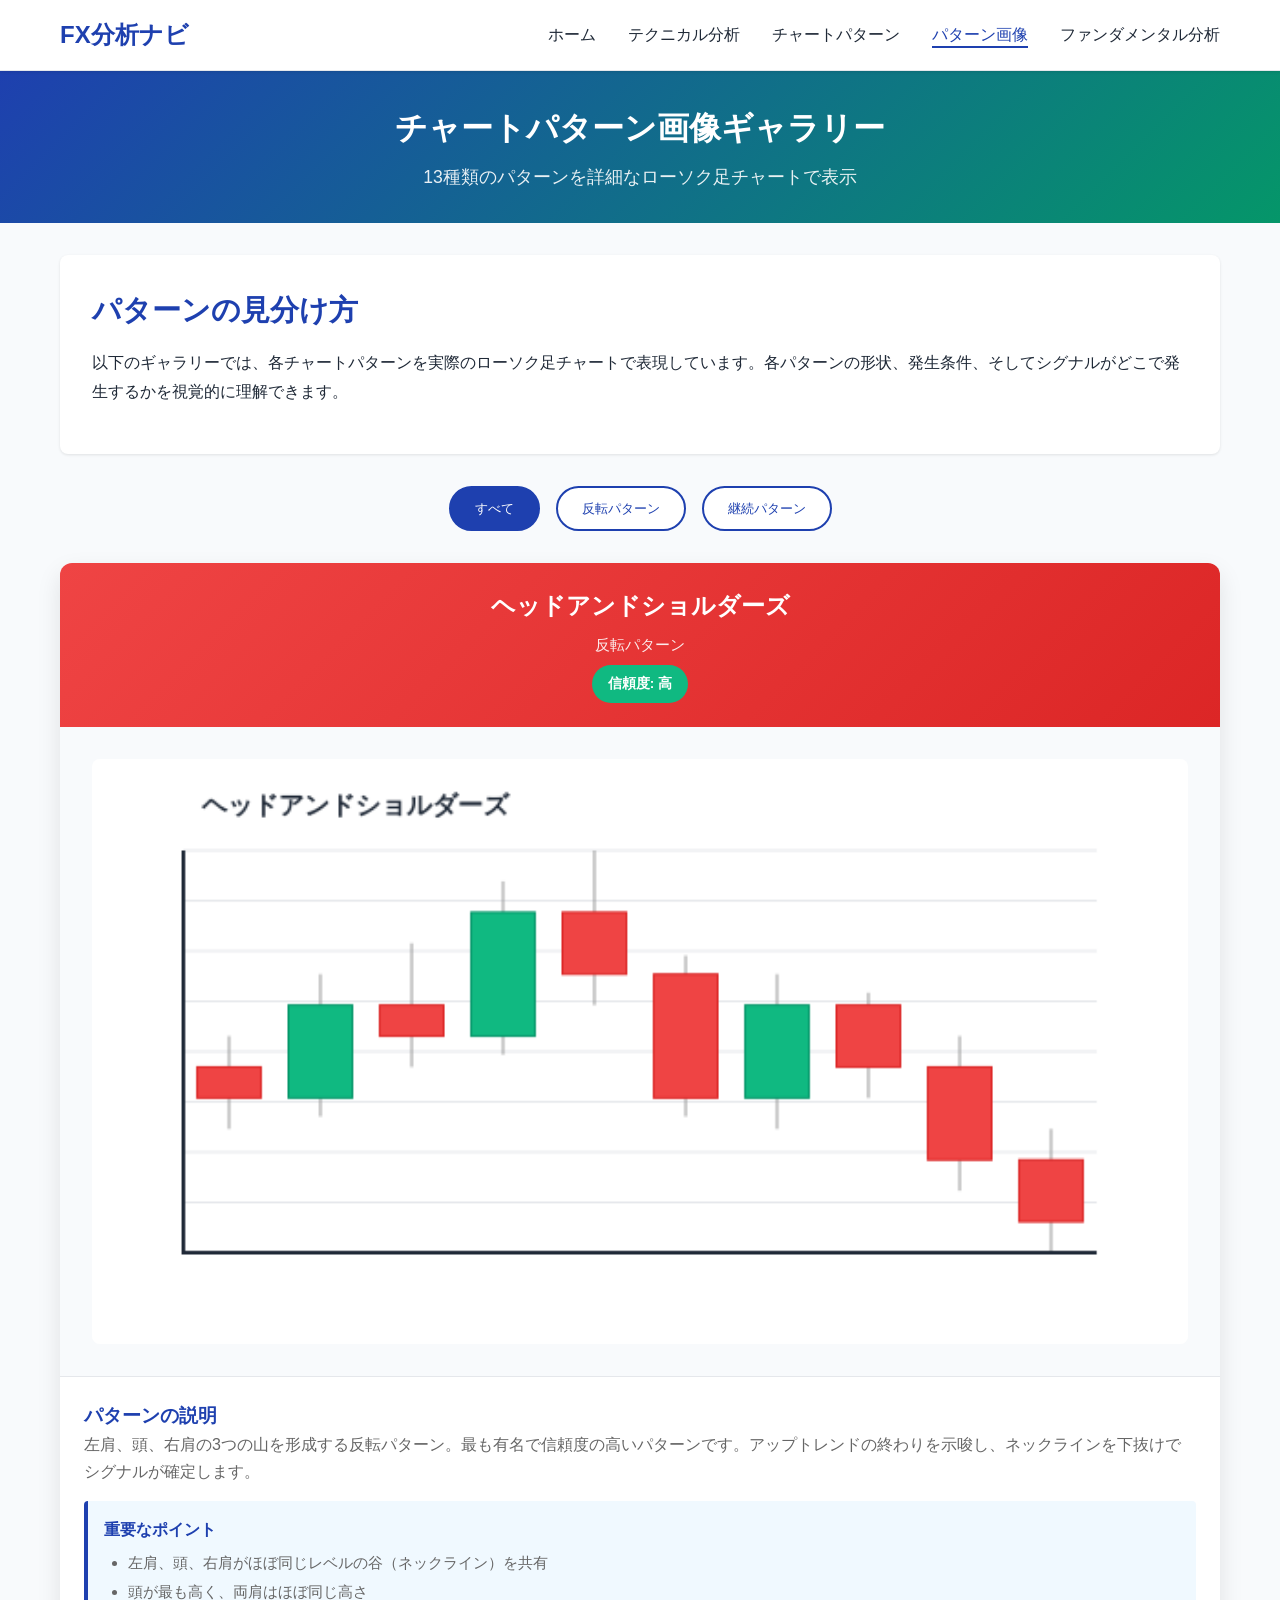
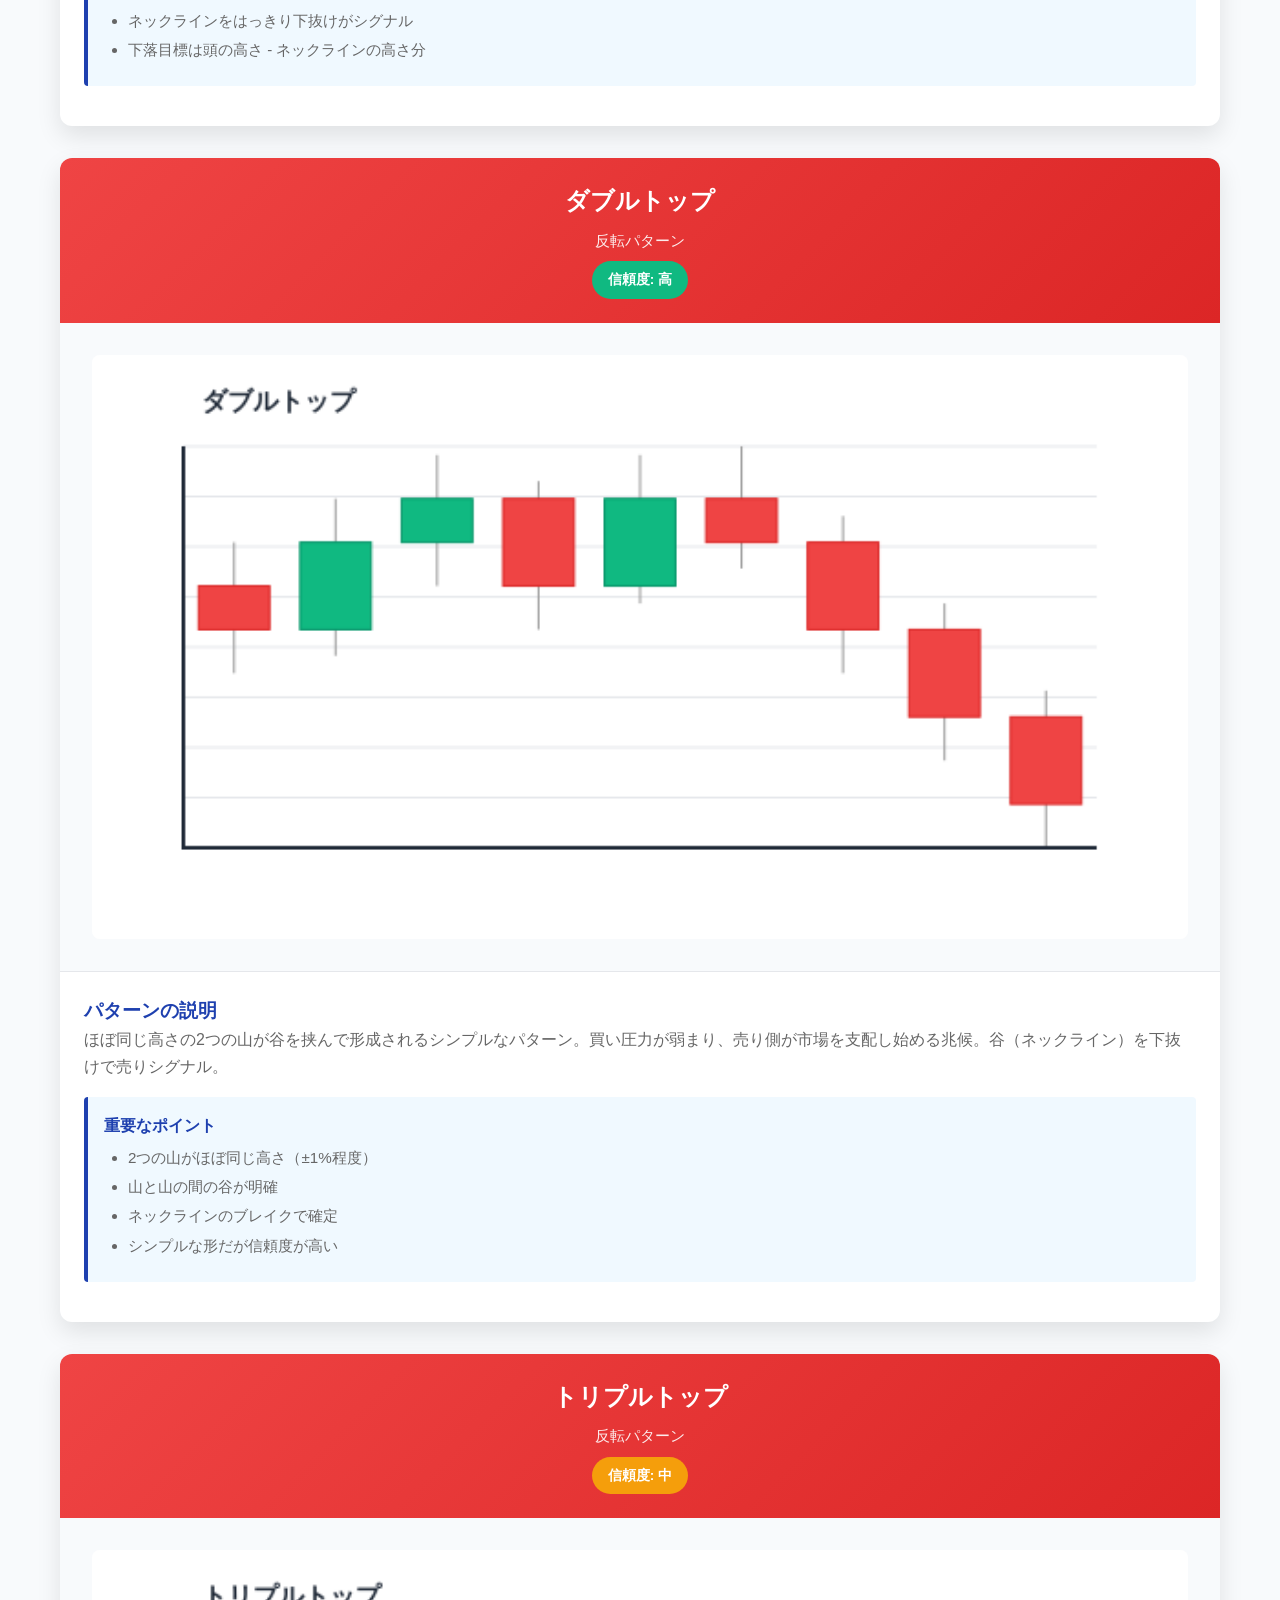
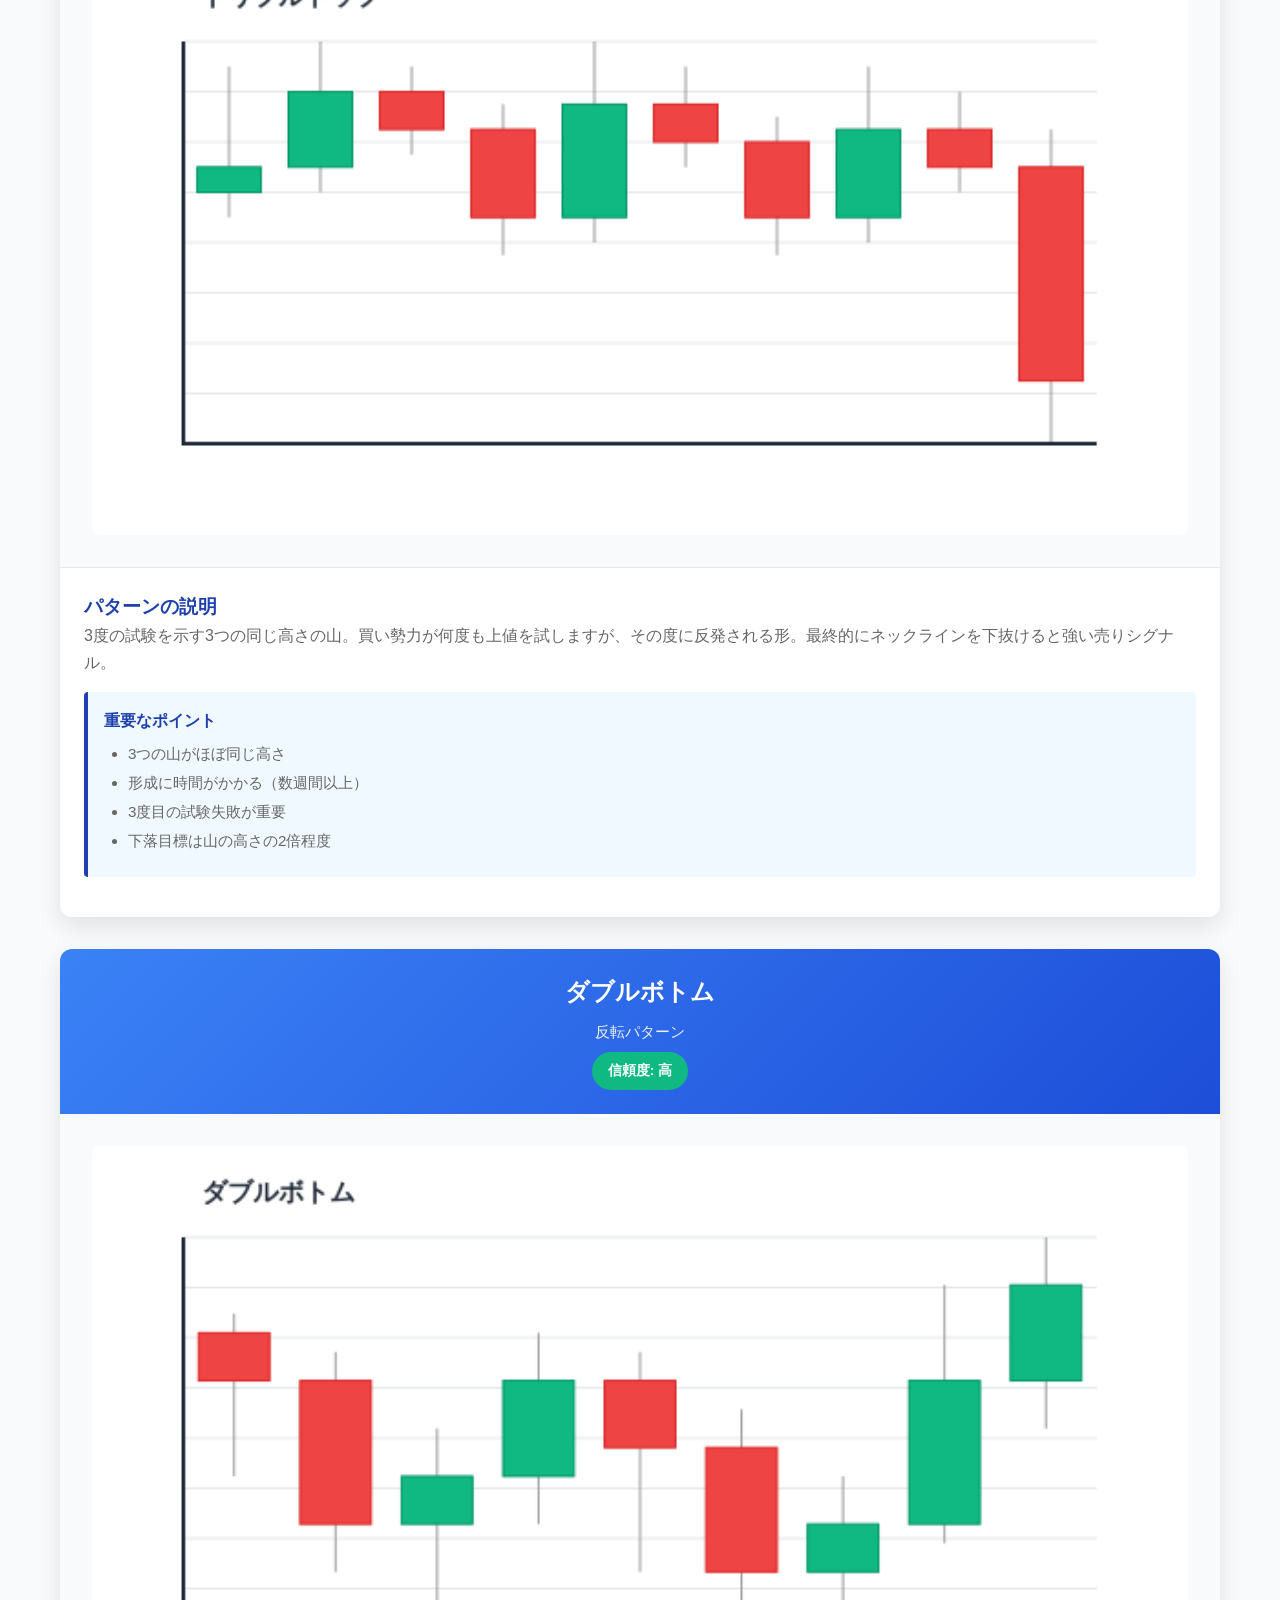
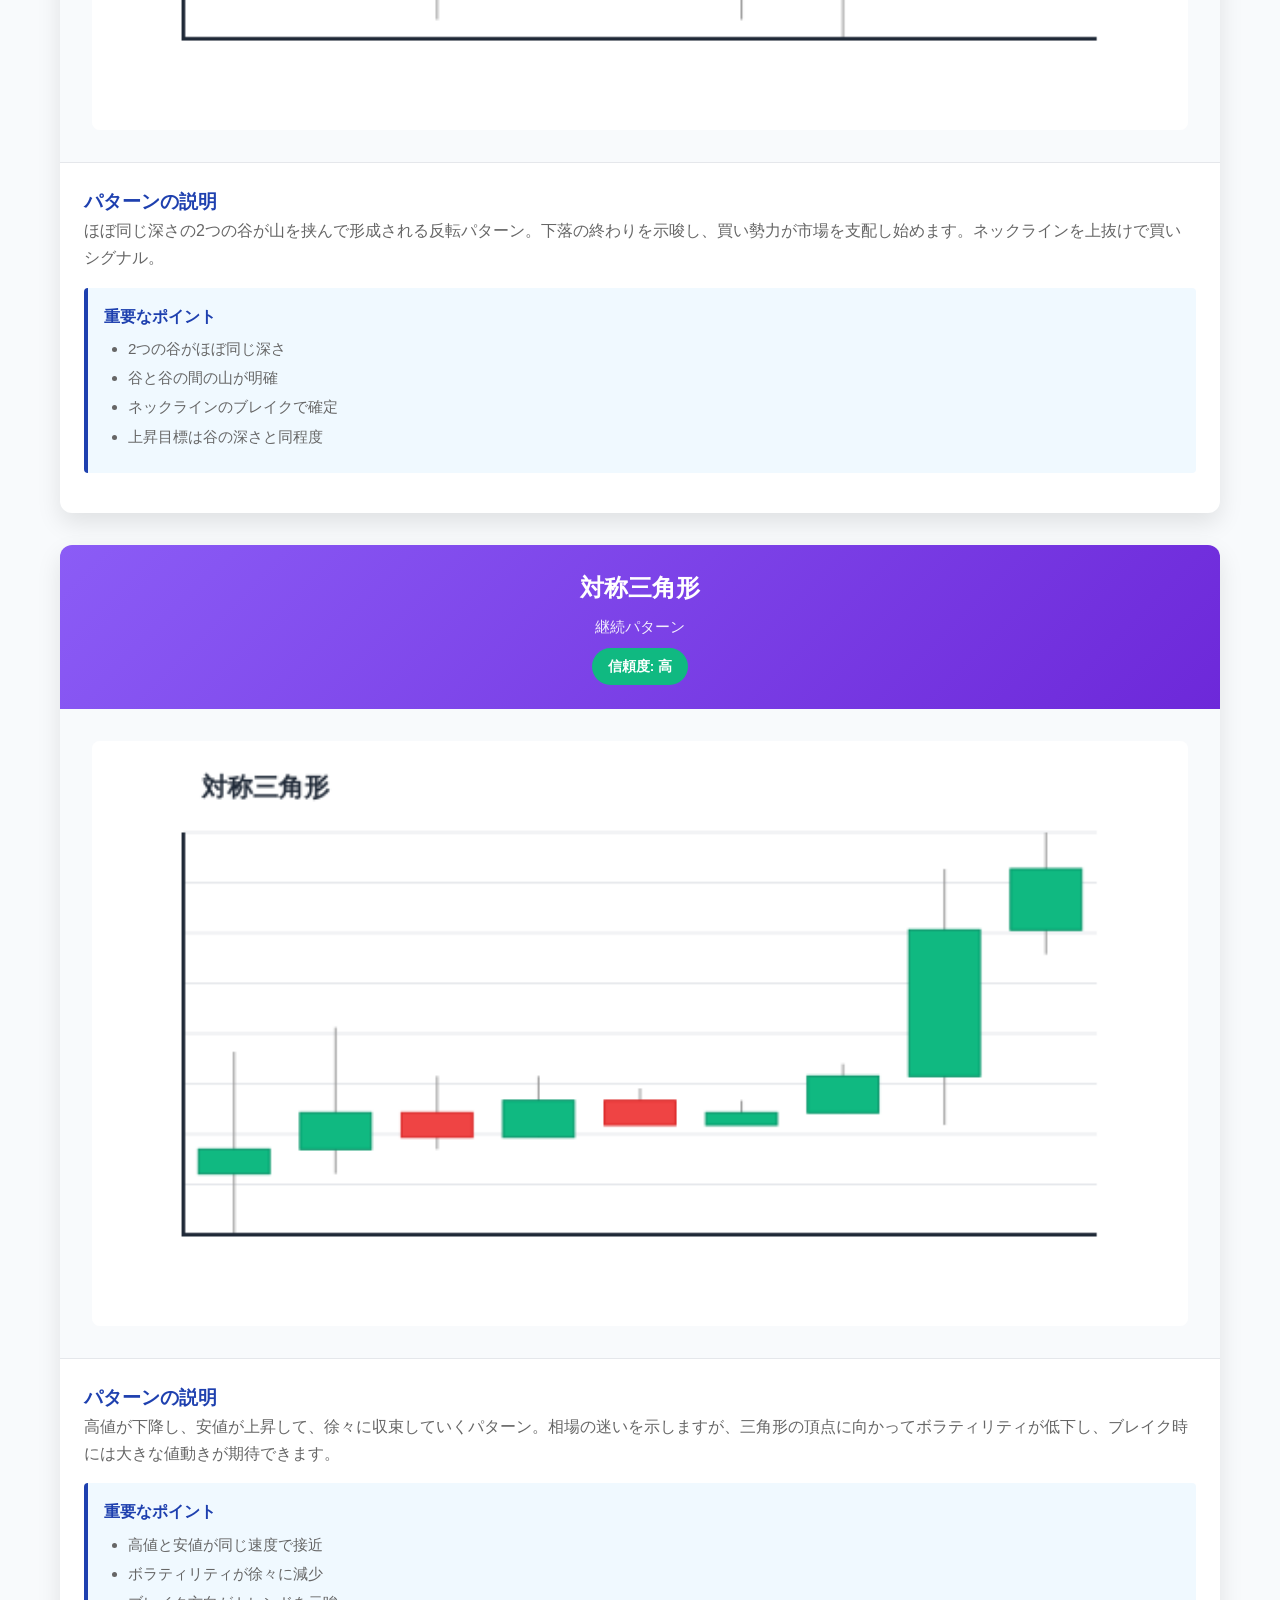
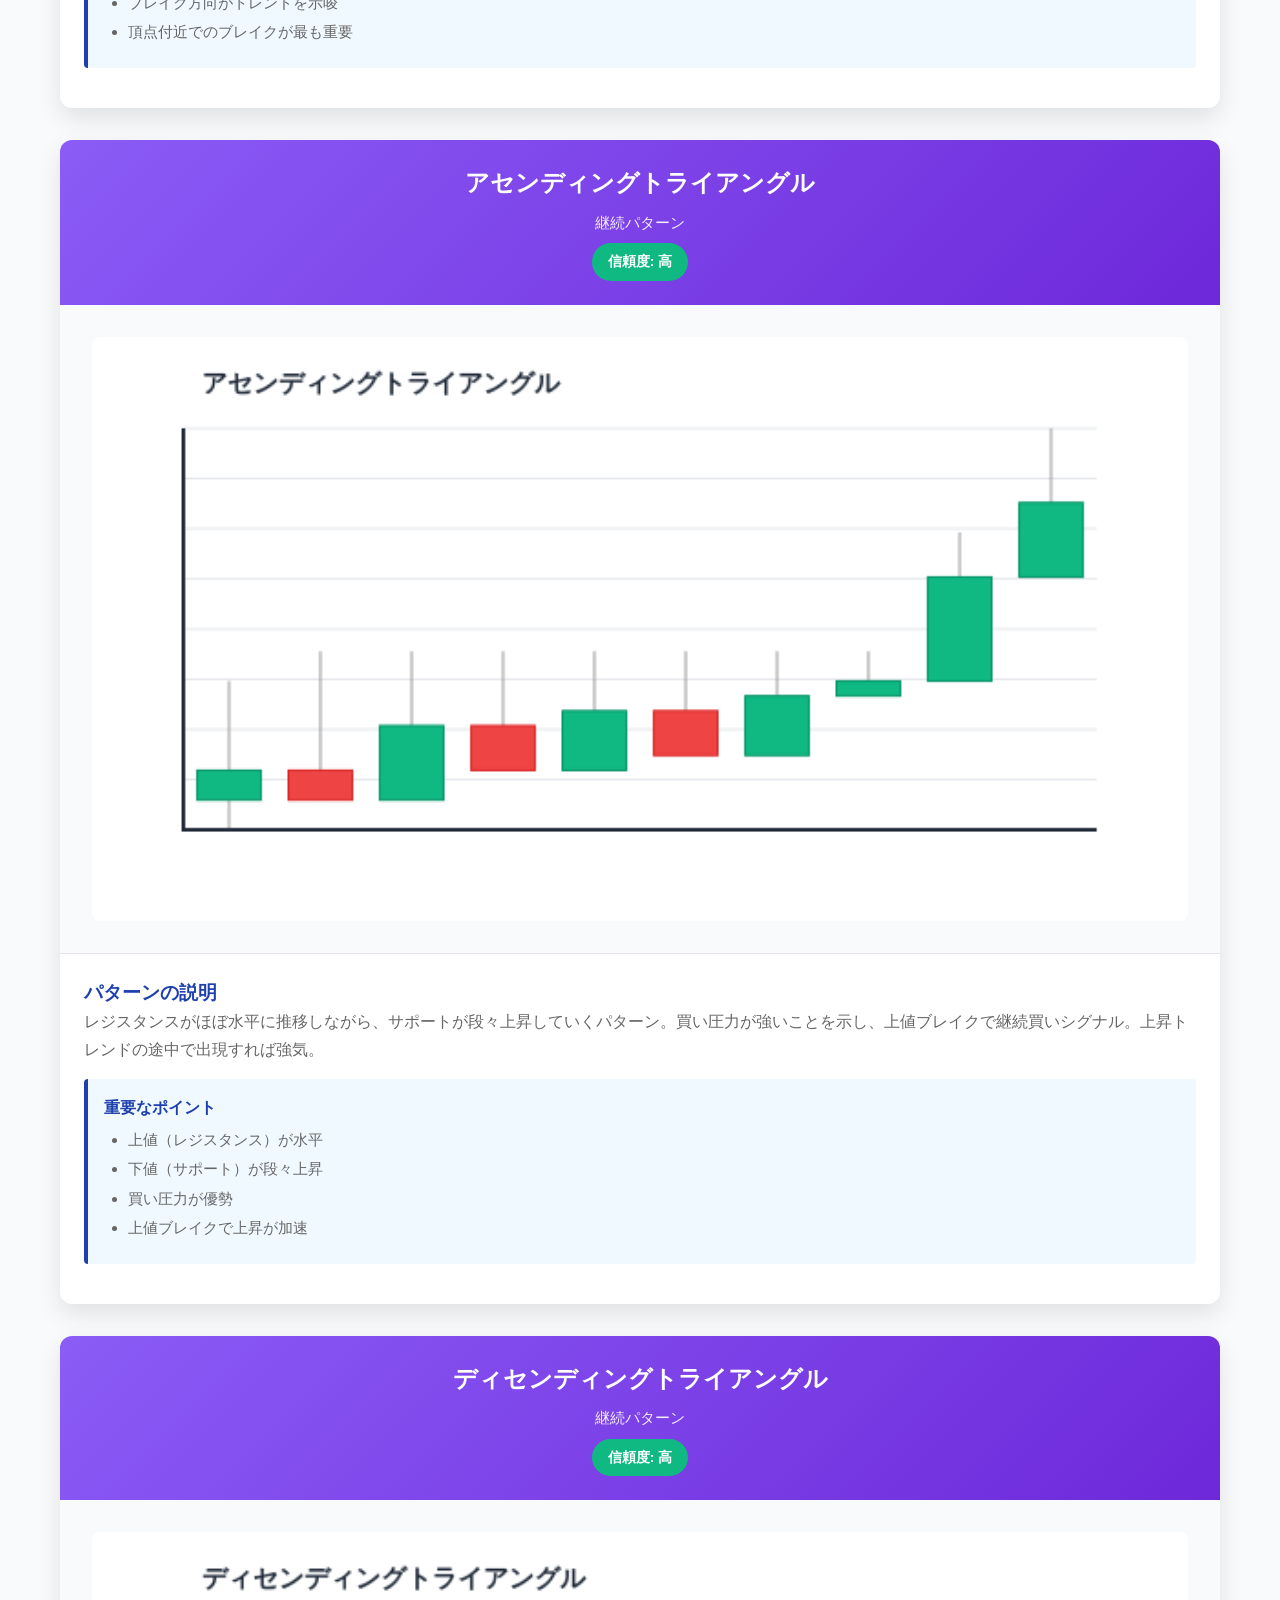
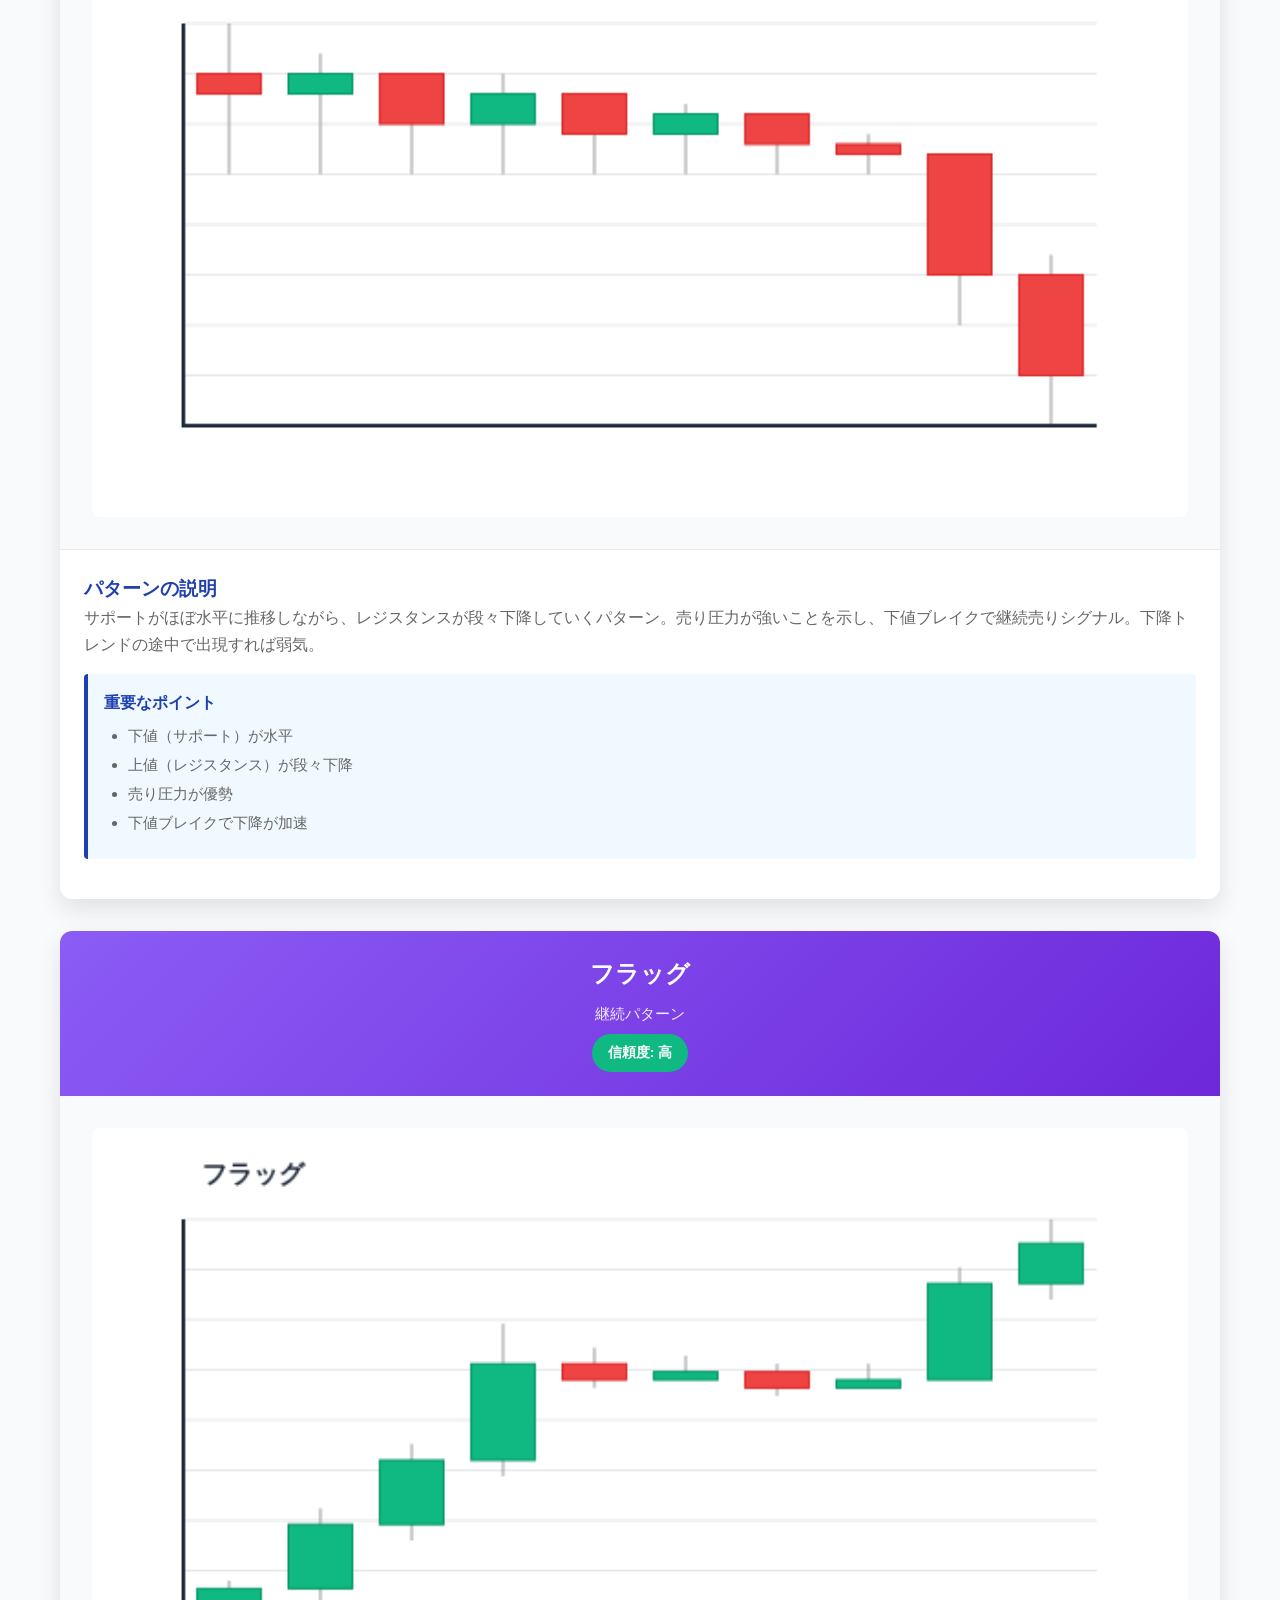
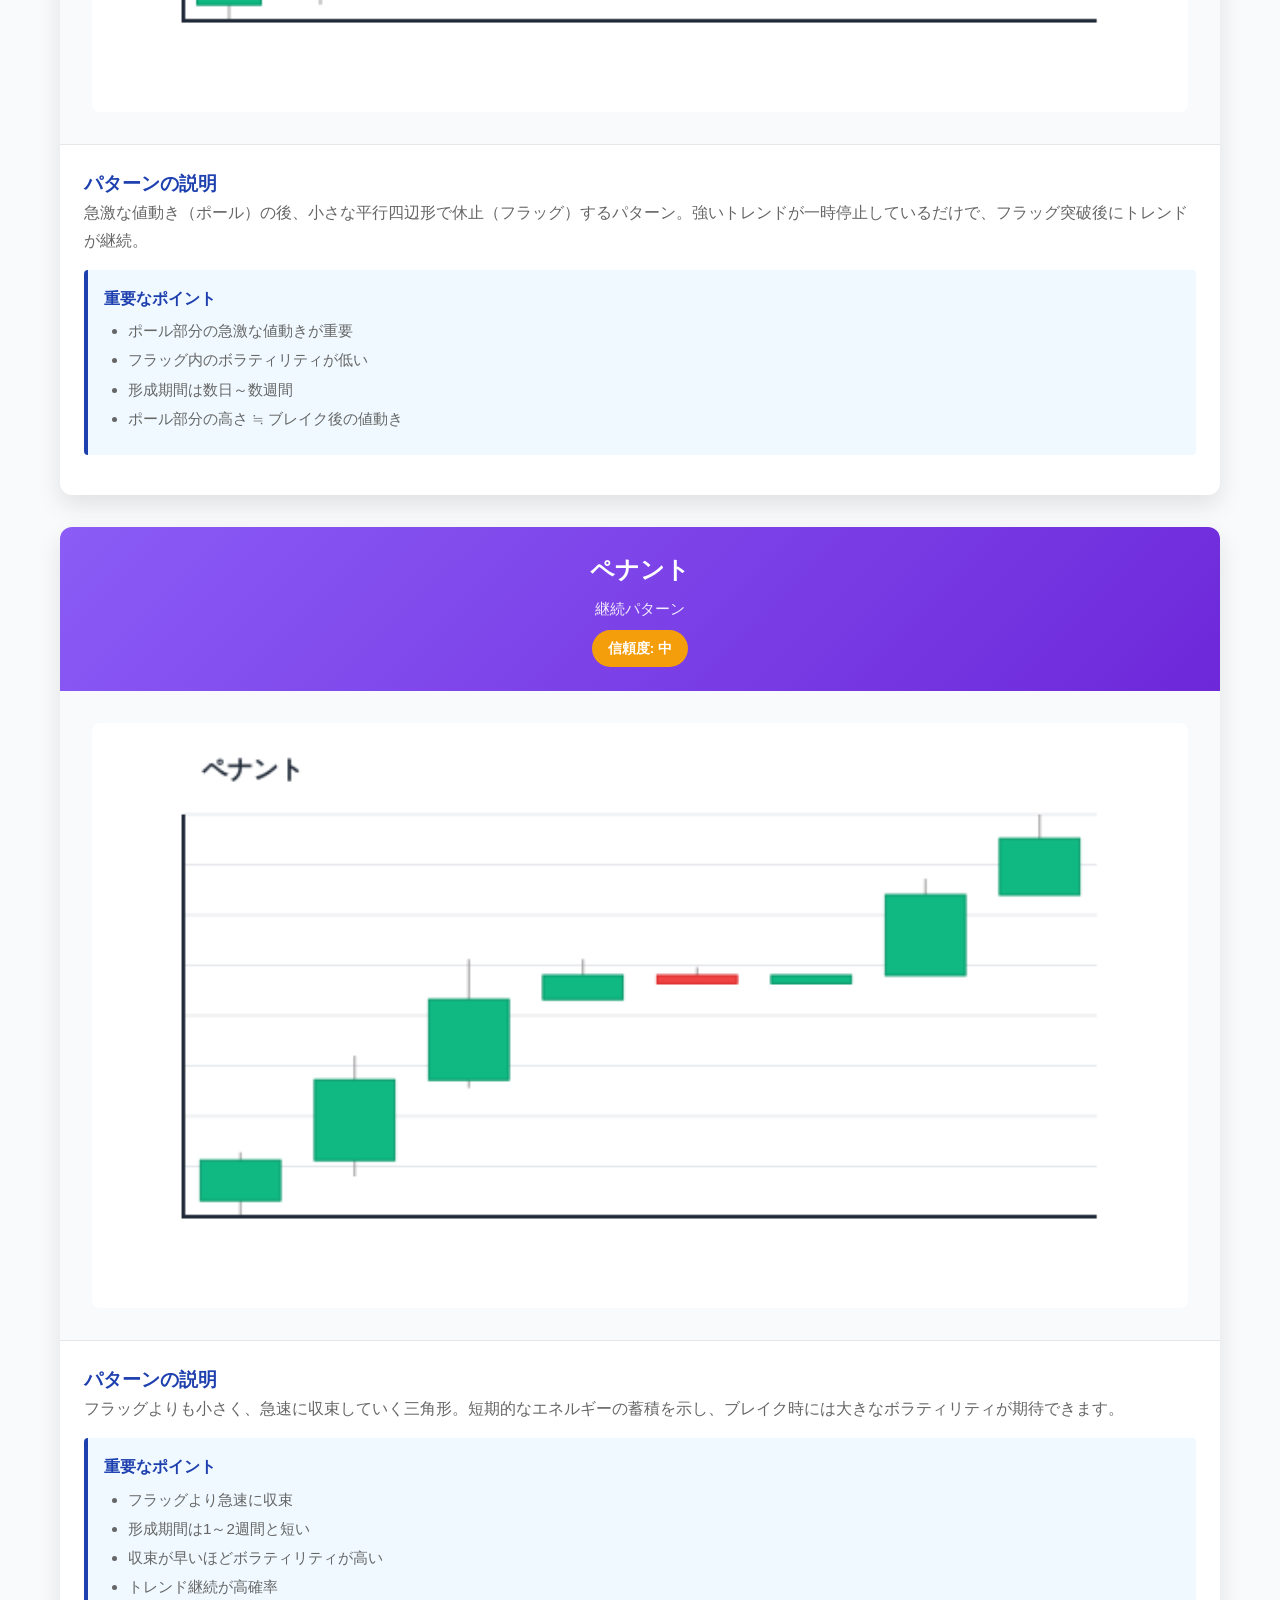
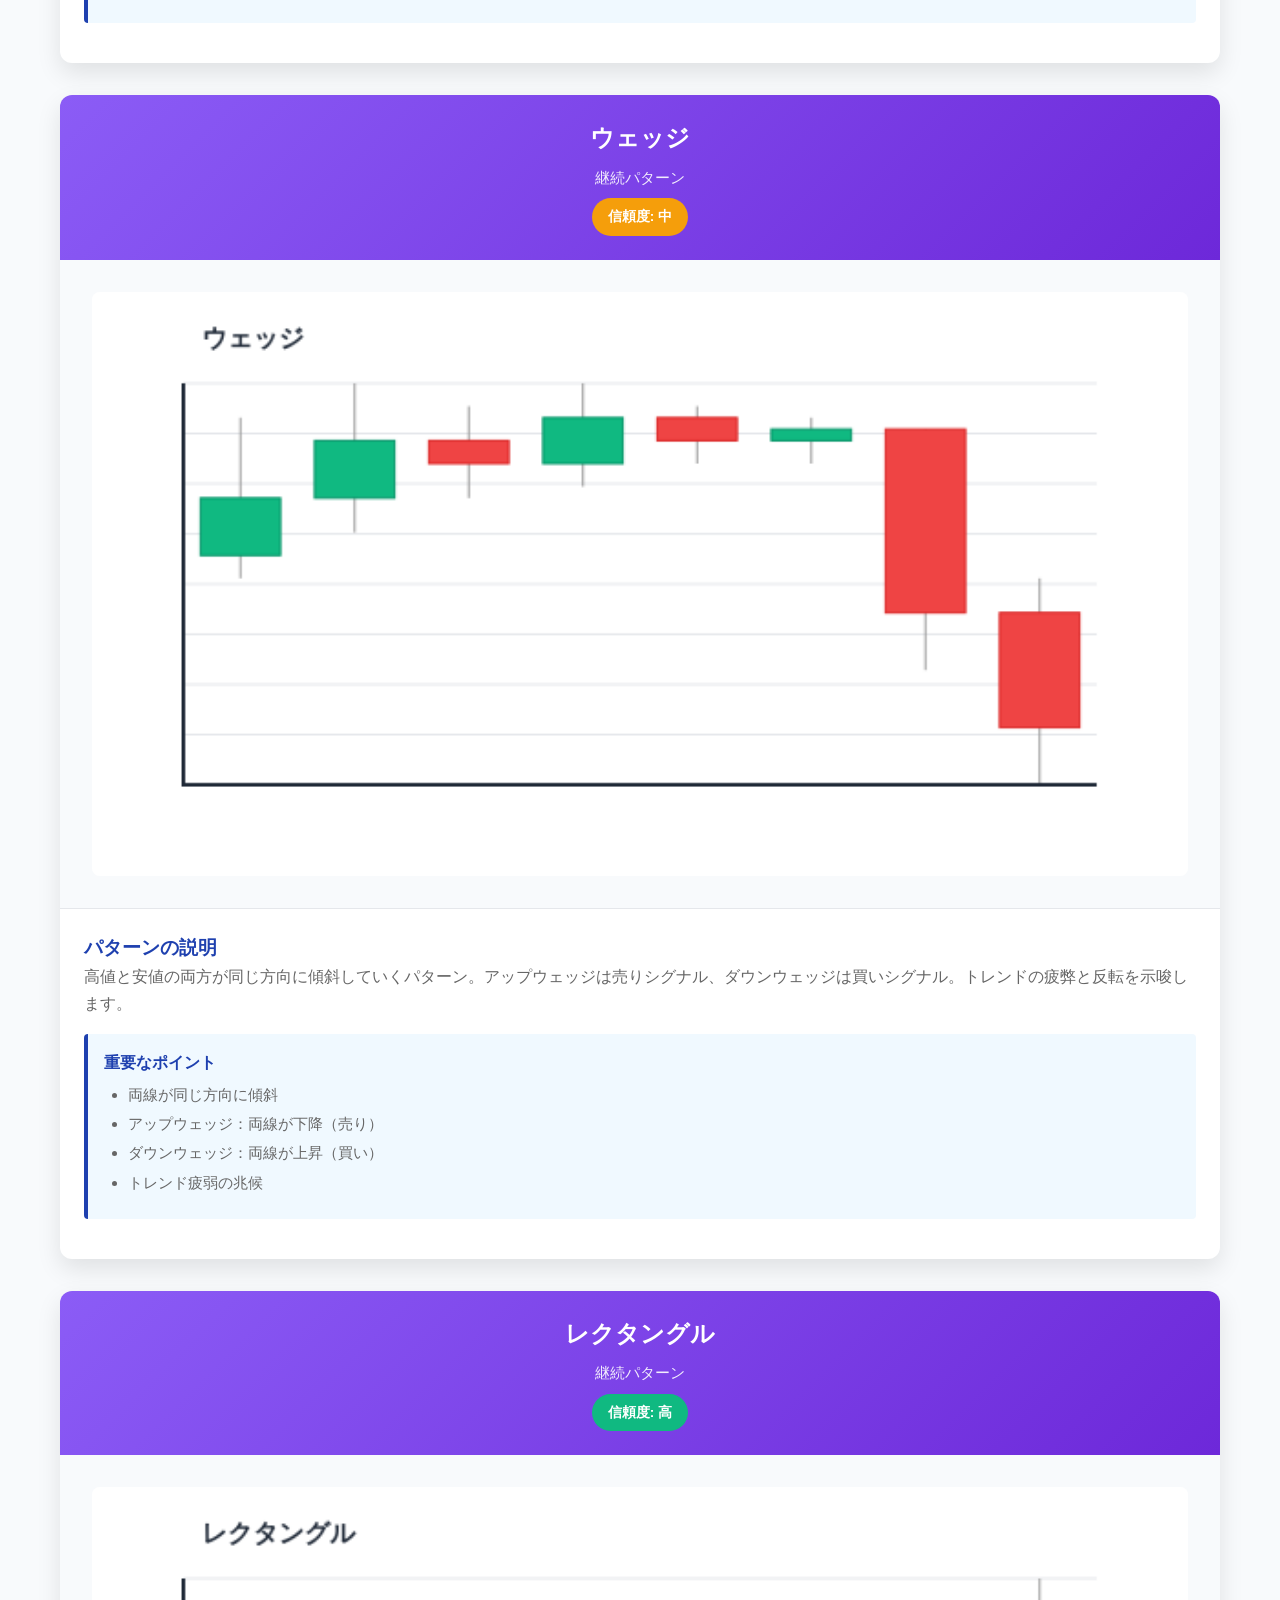
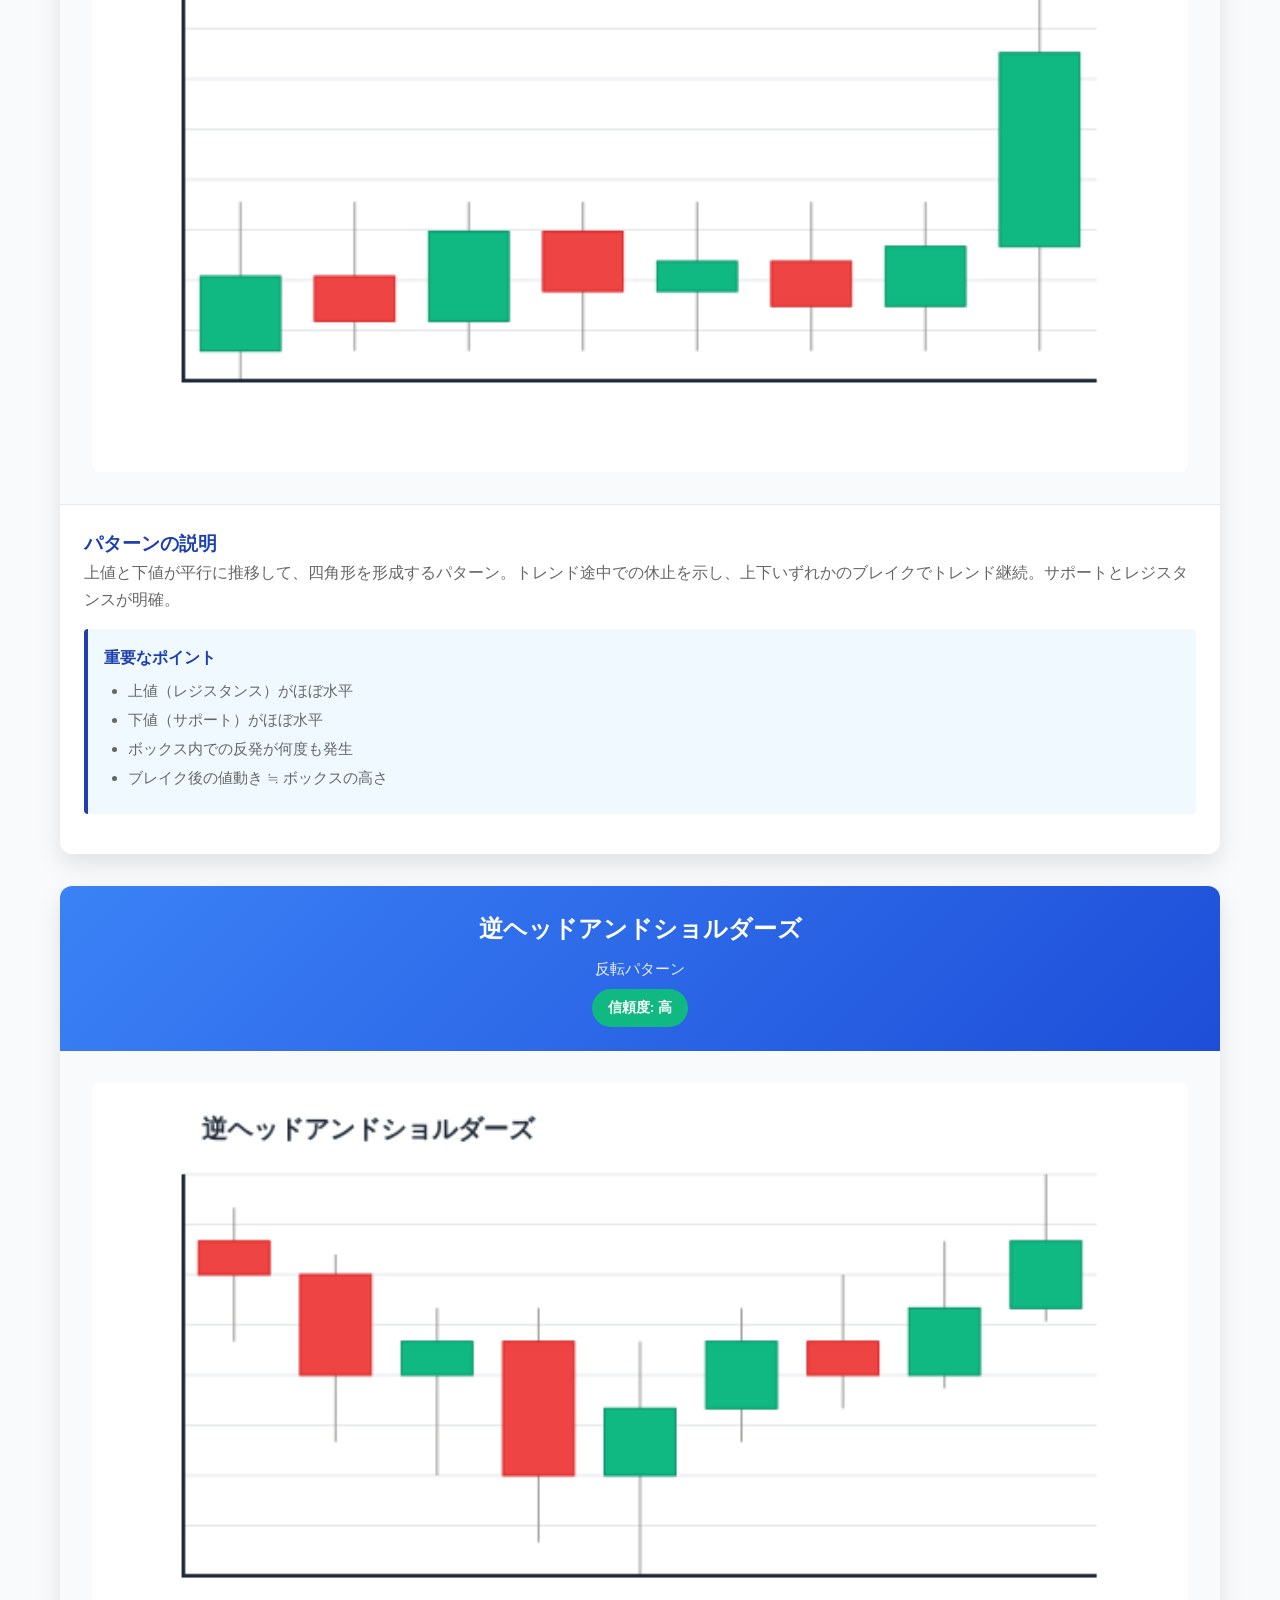
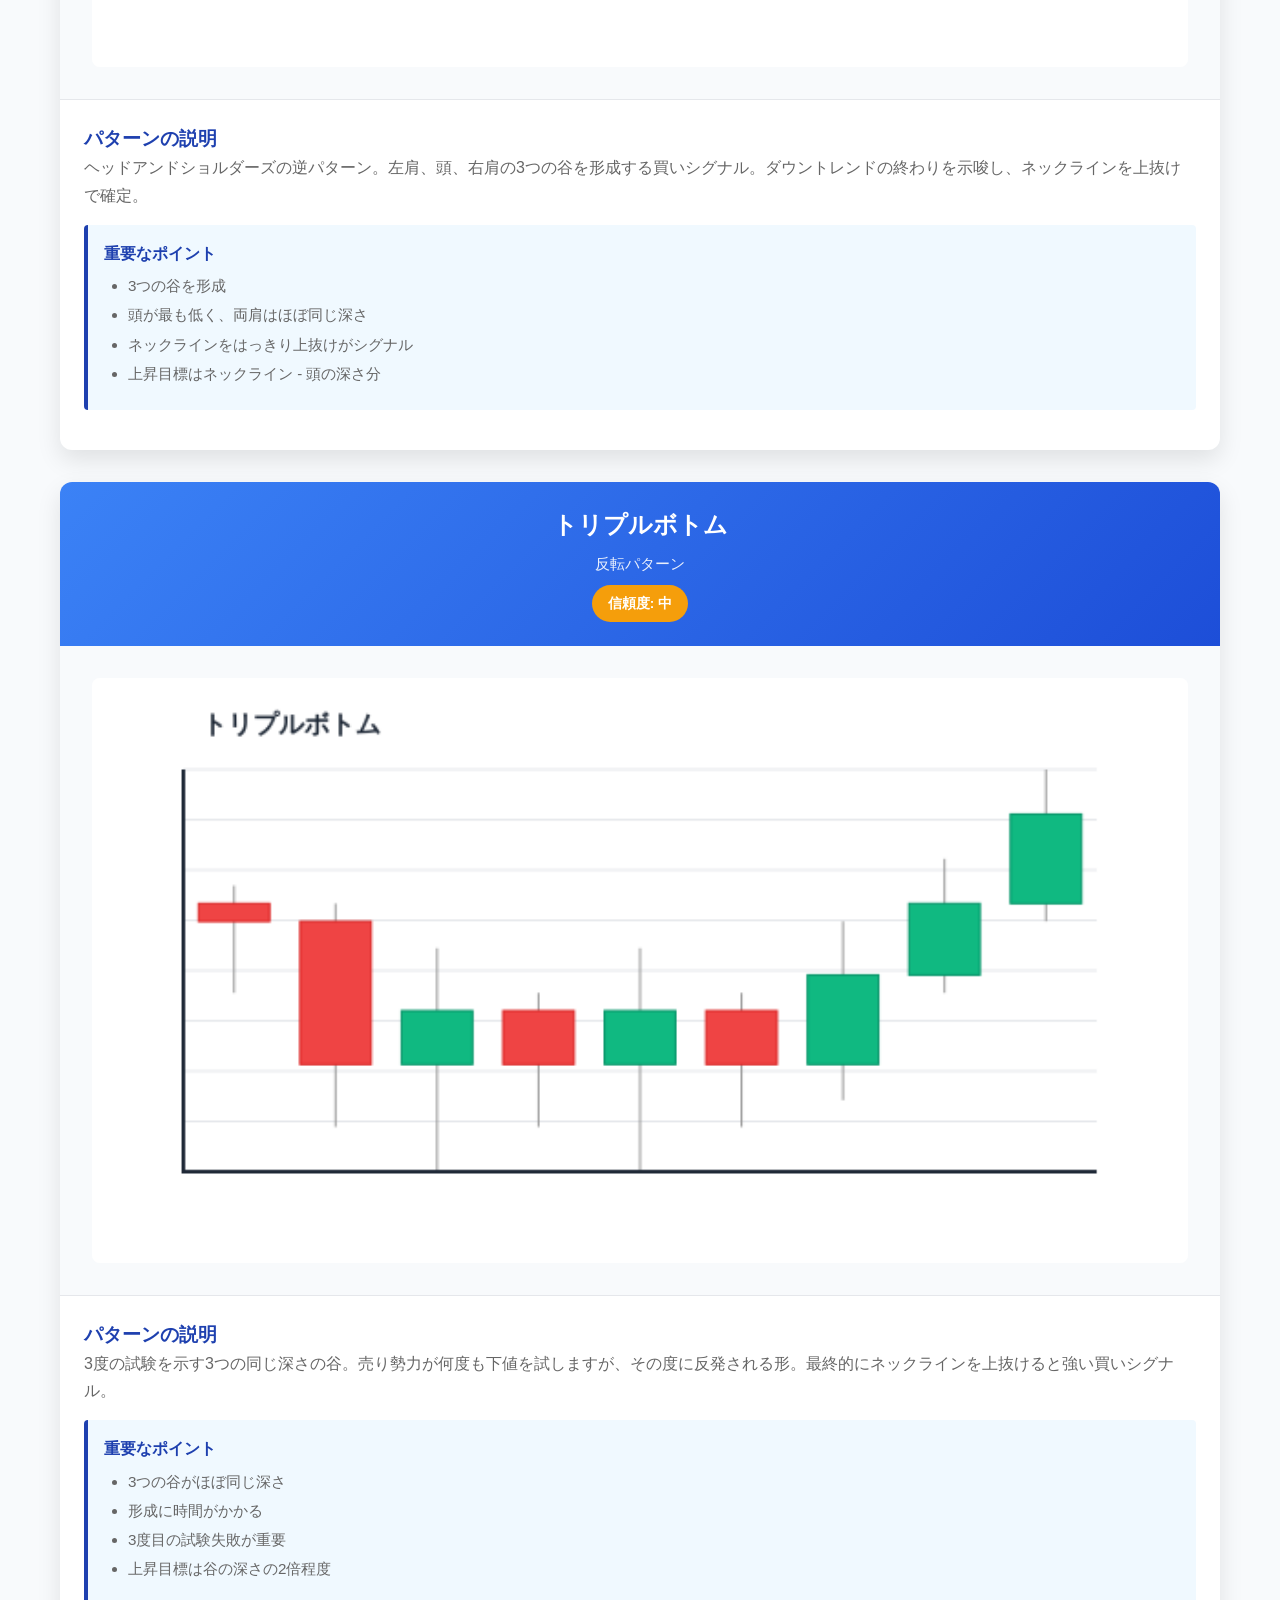
==== chart-gallery.html @ 188f1c0d "Add comprehensive chart pattern gallery with detailed visualizations New chart-gallery.html page fea" ====
<!DOCTYPE html>
<html lang="ja">
<head>
    <meta charset="UTF-8">
    <meta name="viewport" content="width=device-width, initial-scale=1.0">
    <title>チャートパターン画像ギャラリー - FX分析ナビ</title>
    <link rel="stylesheet" href="styles.css">
    <style>
        .gallery-container {
            display: grid;
            grid-template-columns: repeat(auto-fit, minmax(600px, 1fr));
            gap: 2rem;
            margin: 2rem 0;
        }

        @media (max-width: 768px) {
            .gallery-container {
                grid-template-columns: 1fr;
            }
        }

        .gallery-item {
            background-color: white;
            border-radius: 12px;
            overflow: hidden;
            box-shadow: var(--shadow-lg);
            transition: transform 0.3s ease;
        }

        .gallery-item:hover {
            transform: translateY(-8px);
        }

        .gallery-header {
            padding: 1.5rem;
            color: white;
            text-align: center;
        }

        .gallery-header.uptrend {
            background: linear-gradient(135deg, #ef4444, #dc2626);
        }

        .gallery-header.downtrend {
            background: linear-gradient(135deg, #3b82f6, #1d4ed8);
        }

        .gallery-header.continuation {
            background: linear-gradient(135deg, #8b5cf6, #6d28d9);
        }

        .gallery-header h2 {
            margin: 0 0 0.5rem 0;
            font-size: 1.5rem;
        }

        .gallery-header p {
            margin: 0;
            opacity: 0.9;
            font-size: 0.95rem;
        }

        .chart-container {
            padding: 2rem;
            background-color: #f8fafc;
        }

        .chart-container canvas {
            width: 100%;
            max-width: 100%;
            height: auto;
            display: block;
            background-color: white;
            border-radius: 8px;
        }

        .description {
            padding: 1.5rem;
            border-top: 1px solid var(--border-color);
        }

        .description h3 {
            color: var(--primary-color);
            margin-top: 0;
        }

        .description-text {
            color: #666;
            line-height: 1.7;
            margin-bottom: 1rem;
        }

        .key-points {
            background-color: #f0f9ff;
            padding: 1rem;
            border-left: 4px solid var(--primary-color);
            border-radius: 4px;
            margin-bottom: 1rem;
        }

        .key-points h4 {
            margin-top: 0;
            color: var(--primary-color);
        }

        .key-points ul {
            margin: 0.5rem 0;
            padding-left: 1.5rem;
        }

        .key-points li {
            margin-bottom: 0.3rem;
            color: #666;
            font-size: 0.95rem;
        }

        .filter-buttons {
            display: flex;
            gap: 1rem;
            justify-content: center;
            margin: 2rem 0;
            flex-wrap: wrap;
        }

        .filter-btn {
            padding: 0.7rem 1.5rem;
            border: 2px solid var(--primary-color);
            background-color: white;
            color: var(--primary-color);
            border-radius: 25px;
            cursor: pointer;
            font-weight: 500;
            transition: all 0.3s ease;
        }

        .filter-btn:hover,
        .filter-btn.active {
            background-color: var(--primary-color);
            color: white;
        }

        .gallery-grid {
            display: grid;
            grid-template-columns: repeat(auto-fit, minmax(600px, 1fr));
            gap: 2rem;
            margin: 2rem 0;
        }

        @media (max-width: 768px) {
            .gallery-grid {
                grid-template-columns: 1fr;
            }
        }

        .hidden {
            display: none;
        }

        .reliability-badge {
            display: inline-block;
            padding: 0.5rem 1rem;
            background-color: #f59e0b;
            color: white;
            border-radius: 20px;
            font-size: 0.85rem;
            font-weight: 600;
            margin-top: 0.5rem;
        }

        .reliability-badge.high {
            background-color: #10b981;
        }

        .reliability-badge.medium {
            background-color: #f59e0b;
        }

        .reliability-badge.low {
            background-color: #ef4444;
        }
    </style>
</head>
<body>
    <nav class="navbar">
        <div class="container">
            <div class="logo">FX分析ナビ</div>
            <ul class="nav-links">
                <li><a href="index.html">ホーム</a></li>
                <li><a href="technical.html">テクニカル分析</a></li>
                <li><a href="patterns.html">チャートパターン</a></li>
                <li><a href="chart-gallery.html" class="active">パターン画像</a></li>
                <li><a href="fundamental.html">ファンダメンタル分析</a></li>
            </ul>
        </div>
    </nav>

    <header class="page-header">
        <div class="container">
            <h1>チャートパターン画像ギャラリー</h1>
            <p>13種類のパターンを詳細なローソク足チャートで表示</p>
        </div>
    </header>

    <main class="container">
        <section class="content-section">
            <h2>パターンの見分け方</h2>
            <p>以下のギャラリーでは、各チャートパターンを実際のローソク足チャートで表現しています。各パターンの形状、発生条件、そしてシグナルがどこで発生するかを視覚的に理解できます。</p>
        </section>

        <div class="filter-buttons">
            <button class="filter-btn active" onclick="filterPattern('all')">すべて</button>
            <button class="filter-btn" onclick="filterPattern('reversal')">反転パターン</button>
            <button class="filter-btn" onclick="filterPattern('continuation')">継続パターン</button>
        </div>

        <div class="gallery-grid" id="galleryGrid">
            <!-- ギャラリーアイテムがJavaScriptで動的に追加されます -->
        </div>
    </main>

    <footer class="footer">
        <div class="container">
            <p>&copy; 2026 FX分析ナビ. All rights reserved.</p>
            <p class="disclaimer">このサイトは教育目的です。投資判断は自己責任で行ってください。</p>
        </div>
    </footer>

    <script src="chart-gallery.js"></script>
</body>
</html>
---- styles.css ----
* {
    margin: 0;
    padding: 0;
    box-sizing: border-box;
}

:root {
    --primary-color: #1e40af;
    --secondary-color: #059669;
    --accent-color: #f59e0b;
    --bg-color: #f8fafc;
    --text-color: #1f2937;
    --border-color: #e5e7eb;
    --shadow: 0 1px 3px rgba(0, 0, 0, 0.1);
    --shadow-lg: 0 10px 25px rgba(0, 0, 0, 0.1);
}

body {
    font-family: 'Segoe UI', Tahoma, Geneva, Verdana, sans-serif;
    line-height: 1.6;
    color: var(--text-color);
    background-color: var(--bg-color);
}

.container {
    max-width: 1200px;
    margin: 0 auto;
    padding: 0 20px;
}

/* Navbar */
.navbar {
    background-color: #ffffff;
    border-bottom: 1px solid var(--border-color);
    position: sticky;
    top: 0;
    z-index: 100;
    box-shadow: var(--shadow);
}

.navbar .container {
    display: flex;
    justify-content: space-between;
    align-items: center;
    padding: 1rem 20px;
}

.logo {
    font-size: 1.5rem;
    font-weight: bold;
    color: var(--primary-color);
}

.nav-links {
    display: flex;
    list-style: none;
    gap: 2rem;
}

.nav-links a {
    text-decoration: none;
    color: var(--text-color);
    font-weight: 500;
    transition: color 0.3s ease;
    position: relative;
}

.nav-links a:hover,
.nav-links a.active {
    color: var(--primary-color);
}

.nav-links a.active::after {
    content: '';
    position: absolute;
    bottom: -5px;
    left: 0;
    right: 0;
    height: 2px;
    background-color: var(--primary-color);
}

/* Hero Section */
.hero {
    background: linear-gradient(135deg, var(--primary-color), var(--secondary-color));
    color: white;
    padding: 4rem 0;
    text-align: center;
    margin-bottom: 3rem;
}

.hero h1 {
    font-size: 2.5rem;
    margin-bottom: 1rem;
}

.hero p {
    font-size: 1.2rem;
    opacity: 0.9;
}

/* Page Header */
.page-header {
    background: linear-gradient(135deg, var(--primary-color), var(--secondary-color));
    color: white;
    padding: 2rem 0;
    text-align: center;
    margin-bottom: 2rem;
}

.page-header h1 {
    font-size: 2rem;
    margin-bottom: 0.5rem;
}

.page-header p {
    font-size: 1.1rem;
    opacity: 0.9;
}

/* Sections */
.content-section {
    background-color: white;
    padding: 2rem;
    margin-bottom: 2rem;
    border-radius: 8px;
    box-shadow: var(--shadow);
}

.content-section h2 {
    color: var(--primary-color);
    margin-bottom: 1rem;
    font-size: 1.8rem;
}

.content-section p {
    line-height: 1.8;
    margin-bottom: 1rem;
}

/* Cards Grid */
.cards-section {
    display: grid;
    grid-template-columns: repeat(auto-fit, minmax(350px, 1fr));
    gap: 2rem;
    margin-bottom: 3rem;
}

.card {
    background-color: white;
    border-radius: 8px;
    overflow: hidden;
    box-shadow: var(--shadow);
    transition: transform 0.3s ease, box-shadow 0.3s ease;
}

.card:hover {
    transform: translateY(-5px);
    box-shadow: var(--shadow-lg);
}

.card-header {
    padding: 1.5rem;
    color: white;
}

.card-header.technical {
    background: linear-gradient(135deg, var(--primary-color), #1e3a8a);
}

.card-header.fundamental {
    background: linear-gradient(135deg, var(--secondary-color), #047857);
}

.card-header h3 {
    font-size: 1.5rem;
}

.card-body {
    padding: 1.5rem;
}

.card-body p {
    margin-bottom: 1rem;
    color: #666;
}

.features {
    list-style: none;
    margin: 1rem 0;
}

.features li {
    padding: 0.5rem 0;
    padding-left: 1.5rem;
    position: relative;
}

.features li::before {
    content: '✓';
    position: absolute;
    left: 0;
    color: var(--secondary-color);
    font-weight: bold;
}

/* Buttons */
.btn {
    display: inline-block;
    padding: 0.75rem 1.5rem;
    text-decoration: none;
    border-radius: 6px;
    font-weight: 500;
    transition: all 0.3s ease;
    border: none;
    cursor: pointer;
    text-align: center;
    margin-top: 1rem;
}

.btn-primary {
    background-color: var(--primary-color);
    color: white;
}

.btn-primary:hover {
    background-color: #1d35a1;
}

/* Info Section */
.info-section {
    background-color: white;
    padding: 2rem;
    border-radius: 8px;
    box-shadow: var(--shadow);
    margin-bottom: 3rem;
}

.info-section h2 {
    color: var(--primary-color);
    margin-bottom: 2rem;
    font-size: 1.8rem;
}

.grid {
    display: grid;
    grid-template-columns: repeat(auto-fit, minmax(250px, 1fr));
    gap: 1.5rem;
}

.info-box {
    background-color: var(--bg-color);
    padding: 1.5rem;
    border-radius: 8px;
    border-left: 4px solid var(--primary-color);
}

.info-box h4 {
    color: var(--primary-color);
    margin-bottom: 0.5rem;
}

/* Technique Grid */
.technique-grid,
.fundamental-grid {
    display: grid;
    grid-template-columns: repeat(auto-fit, minmax(400px, 1fr));
    gap: 2rem;
    margin-bottom: 2rem;
}

@media (max-width: 768px) {
    .technique-grid,
    .fundamental-grid {
        grid-template-columns: 1fr;
    }
}

.technique-card,
.fundamental-card {
    background-color: white;
    border-radius: 8px;
    overflow: hidden;
    box-shadow: var(--shadow);
    border-left: 5px solid var(--primary-color);
}

.technique-card h3,
.fundamental-card h3 {
    background-color: var(--bg-color);
    padding: 1rem;
    margin: 0;
    color: var(--primary-color);
    font-size: 1.3rem;
}

.technique-content,
.fundamental-content {
    padding: 1.5rem;
}

.technique-content h4,
.fundamental-content h4 {
    color: var(--primary-color);
    margin: 1rem 0 0.5rem 0;
    font-size: 1.1rem;
}

.technique-content ul,
.fundamental-content ul {
    margin-left: 1rem;
    margin-bottom: 1rem;
}

.technique-content li,
.fundamental-content li {
    margin-bottom: 0.5rem;
}

.technique-content p,
.fundamental-content p {
    color: #666;
    line-height: 1.7;
}

/* Trading Strategy */
.trading-strategy,
.analysis-strategy {
    background-color: white;
    padding: 2rem;
    border-radius: 8px;
    box-shadow: var(--shadow);
    margin-bottom: 3rem;
}

.trading-strategy h2,
.analysis-strategy h2 {
    color: var(--primary-color);
    margin-bottom: 1.5rem;
    font-size: 1.8rem;
}

.strategy-box {
    background-color: var(--bg-color);
    padding: 1.5rem;
    margin-bottom: 1.5rem;
    border-radius: 6px;
    border-left: 4px solid var(--secondary-color);
}

.strategy-box h3 {
    color: var(--secondary-color);
    margin-bottom: 0.5rem;
}

.strategy-box p {
    color: #666;
    line-height: 1.7;
}

/* Tips Section */
.tips-section,
.calendar-tips {
    background-color: white;
    padding: 2rem;
    border-radius: 8px;
    box-shadow: var(--shadow);
    margin-bottom: 3rem;
}

.tips-section h2,
.calendar-tips h2 {
    color: var(--primary-color);
    margin-bottom: 1.5rem;
    font-size: 1.8rem;
}

.tips-grid {
    display: grid;
    grid-template-columns: repeat(auto-fit, minmax(250px, 1fr));
    gap: 1.5rem;
}

.tip {
    background: linear-gradient(135deg, rgba(30, 64, 175, 0.1), rgba(5, 150, 105, 0.1));
    padding: 1.5rem;
    border-radius: 6px;
}

.tip h4 {
    color: var(--primary-color);
    margin-bottom: 0.5rem;
}

.tip p {
    color: #666;
    font-size: 0.95rem;
}

/* Comparison Table */
.comparison-table {
    width: 100%;
    border-collapse: collapse;
    background-color: white;
    box-shadow: var(--shadow);
    border-radius: 8px;
    overflow: hidden;
    margin-top: 2rem;
}

.comparison-table th {
    background-color: var(--primary-color);
    color: white;
    padding: 1rem;
    text-align: left;
    font-weight: 600;
}

.comparison-table td {
    padding: 1rem;
    border-bottom: 1px solid var(--border-color);
}

.comparison-table tr:last-child td {
    border-bottom: none;
}

.comparison-table tbody tr:nth-child(even) {
    background-color: var(--bg-color);
}

/* Economic Factors */
.economic-factors,
.economic-calendar {
    background-color: white;
    padding: 2rem;
    border-radius: 8px;
    box-shadow: var(--shadow);
    margin-bottom: 3rem;
}

.economic-factors h2,
.economic-calendar h2 {
    color: var(--primary-color);
    margin-bottom: 1.5rem;
    font-size: 1.8rem;
}

.factor-group {
    margin-bottom: 2rem;
    padding-bottom: 1.5rem;
    border-bottom: 1px solid var(--border-color);
}

.factor-group:last-child {
    border-bottom: none;
}

.factor-group h3 {
    color: var(--secondary-color);
    margin-bottom: 0.5rem;
    font-size: 1.2rem;
}

.factor-group p {
    color: #666;
    margin-bottom: 0.8rem;
}

.factor-group ul {
    margin-left: 1rem;
}

.factor-group li {
    margin-bottom: 0.5rem;
    color: #666;
}

/* Comparison Section */
.comparison {
    background-color: white;
    padding: 2rem;
    border-radius: 8px;
    box-shadow: var(--shadow);
    margin-bottom: 3rem;
}

.comparison h2 {
    color: var(--primary-color);
    margin-bottom: 1.5rem;
    font-size: 1.8rem;
}

/* Footer */
.footer {
    background-color: var(--text-color);
    color: white;
    text-align: center;
    padding: 2rem 0;
    margin-top: 3rem;
}

.footer p {
    margin-bottom: 0.5rem;
}

.disclaimer {
    font-size: 0.9rem;
    opacity: 0.8;
}

/* Pattern Chart */
.pattern-chart {
    background: linear-gradient(135deg, rgba(30, 64, 175, 0.05), rgba(5, 150, 105, 0.05));
    padding: 1rem;
    margin-bottom: 1.5rem;
    border-radius: 6px;
    border: 1px solid var(--border-color);
}

.chart-svg {
    width: 100%;
    height: auto;
    max-width: 100%;
}

.pattern-chart canvas {
    background-color: white;
    border-radius: 4px;
    display: block;
    margin: 0 auto;
}

/* Pattern Grid */
.pattern-grid {
    display: grid;
    grid-template-columns: repeat(auto-fit, minmax(500px, 1fr));
    gap: 2rem;
    margin-bottom: 2rem;
}

@media (max-width: 768px) {
    .pattern-grid {
        grid-template-columns: 1fr;
    }
}

.pattern-card {
    background-color: white;
    border-radius: 8px;
    overflow: hidden;
    box-shadow: var(--shadow);
    border: 1px solid var(--border-color);
}

.pattern-header {
    padding: 1.5rem;
    color: white;
}

.pattern-header h3 {
    margin: 0 0 0.5rem 0;
    font-size: 1.3rem;
}

.pattern-header.uptrend {
    background: linear-gradient(135deg, #ef4444, #dc2626);
}

.pattern-header.downtrend {
    background: linear-gradient(135deg, #3b82f6, #1d4ed8);
}

.pattern-header.continuation {
    background: linear-gradient(135deg, #8b5cf6, #6d28d9);
}

.pattern-type {
    display: inline-block;
    font-size: 0.85rem;
    background-color: rgba(255, 255, 255, 0.3);
    padding: 0.3rem 0.8rem;
    border-radius: 20px;
}

.pattern-body {
    padding: 1.5rem;
}

.pattern-info {
    margin-bottom: 1.5rem;
    padding-bottom: 1.5rem;
    border-bottom: 1px solid var(--border-color);
}

.pattern-info:last-child {
    border-bottom: none;
    margin-bottom: 0;
    padding-bottom: 0;
}

.pattern-info h4 {
    color: var(--primary-color);
    margin-bottom: 0.5rem;
    font-size: 1rem;
}

.pattern-info p {
    color: #666;
    line-height: 1.6;
}

.pattern-info ul {
    margin: 0.5rem 0 0 1.5rem;
    color: #666;
}

.pattern-info li {
    margin-bottom: 0.3rem;
}

/* Guide Grid */
.guide-grid {
    display: grid;
    grid-template-columns: repeat(auto-fit, minmax(300px, 1fr));
    gap: 1.5rem;
    margin-top: 1.5rem;
}

.guide-box {
    background: linear-gradient(135deg, rgba(30, 64, 175, 0.1), rgba(5, 150, 105, 0.1));
    padding: 1.5rem;
    border-radius: 8px;
    border-left: 4px solid var(--primary-color);
}

.guide-box h3 {
    color: var(--primary-color);
    margin-bottom: 1rem;
    font-size: 1.1rem;
}

.guide-box ul {
    margin-left: 1.5rem;
    color: #666;
}

.guide-box li {
    margin-bottom: 0.5rem;
    line-height: 1.5;
}

/* Rating Stars */
.rating {
    display: flex;
    align-items: center;
    gap: 0.5rem;
    margin: 1rem 0;
}

.stars {
    font-size: 1.2rem;
    color: var(--accent-color);
    letter-spacing: 2px;
}

.rating-label {
    font-size: 0.9rem;
    color: #666;
    font-weight: 500;
}

.rating-label.excellent {
    color: var(--secondary-color);
}

.rating-label.good {
    color: var(--primary-color);
}

.rating-label.average {
    color: #f59e0b;
}

.rating-label.poor {
    color: #ef4444;
}

/* Responsive Design */
@media (max-width: 768px) {
    .nav-links {
        gap: 1rem;
    }

    .hero h1 {
        font-size: 1.8rem;
    }

    .hero p {
        font-size: 1rem;
    }

    .page-header h1 {
        font-size: 1.5rem;
    }

    .page-header p {
        font-size: 1rem;
    }

    .cards-section {
        grid-template-columns: 1fr;
    }

    .grid {
        grid-template-columns: 1fr;
    }

    .tips-grid {
        grid-template-columns: 1fr;
    }

    .comparison-table {
        font-size: 0.9rem;
    }

    .comparison-table th,
    .comparison-table td {
        padding: 0.7rem;
    }
}

@media (max-width: 480px) {
    .nav-links {
        flex-direction: column;
        gap: 0.5rem;
    }

    .hero h1 {
        font-size: 1.5rem;
    }

    .content-section {
        padding: 1rem;
    }

    .technique-card,
    .fundamental-card {
        border-left-width: 3px;
    }
}
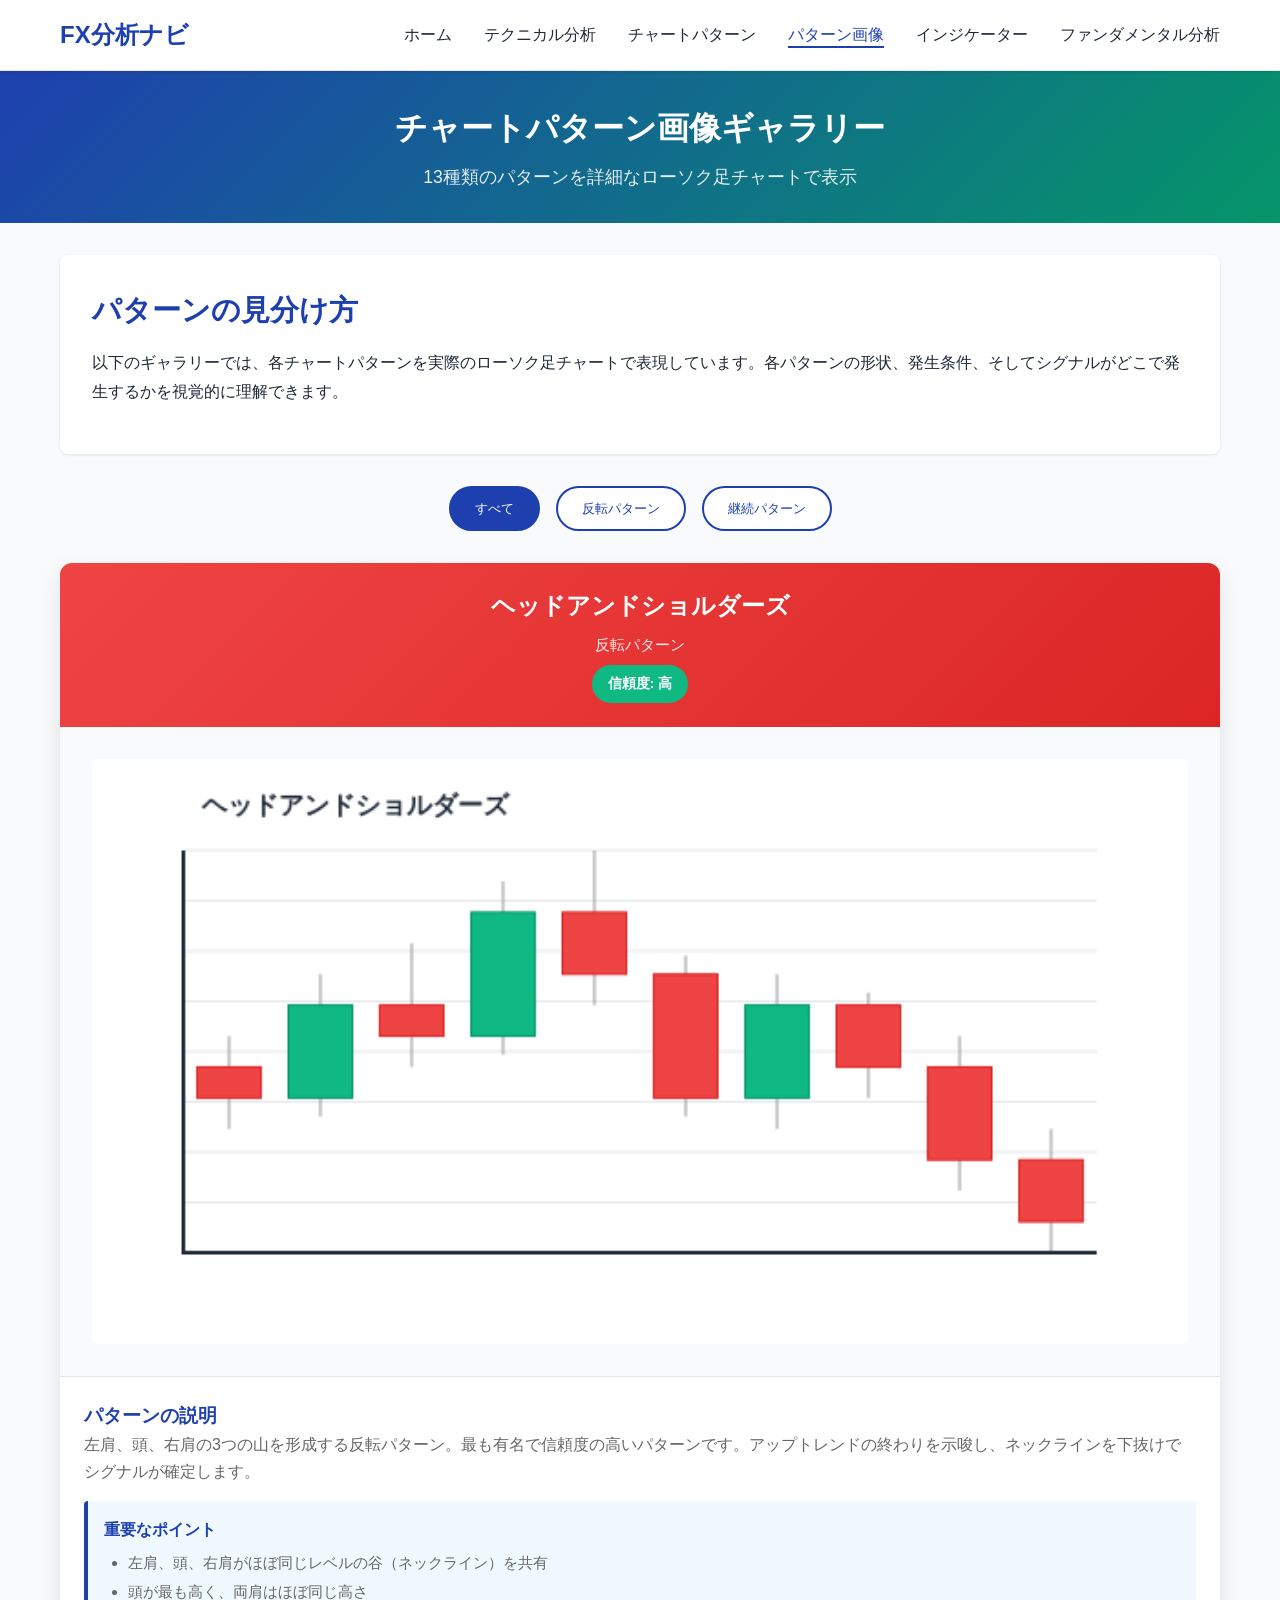
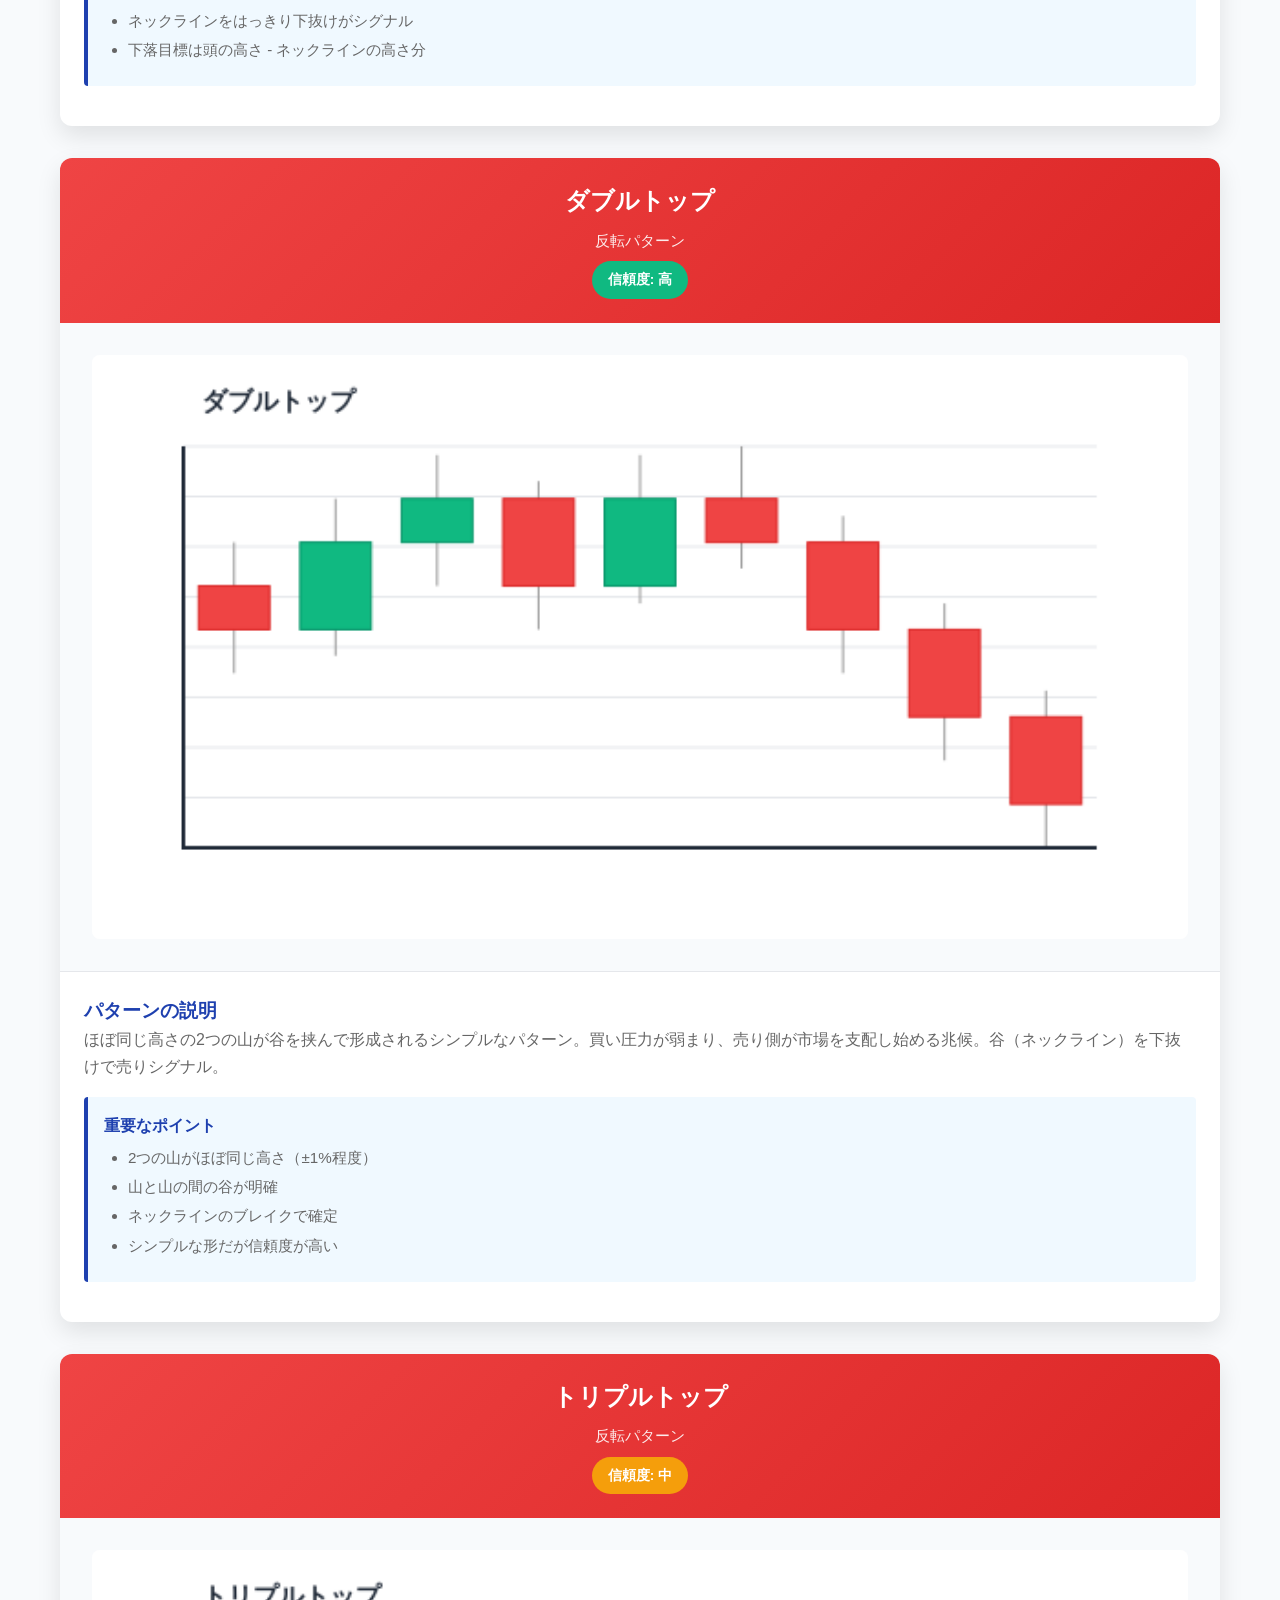
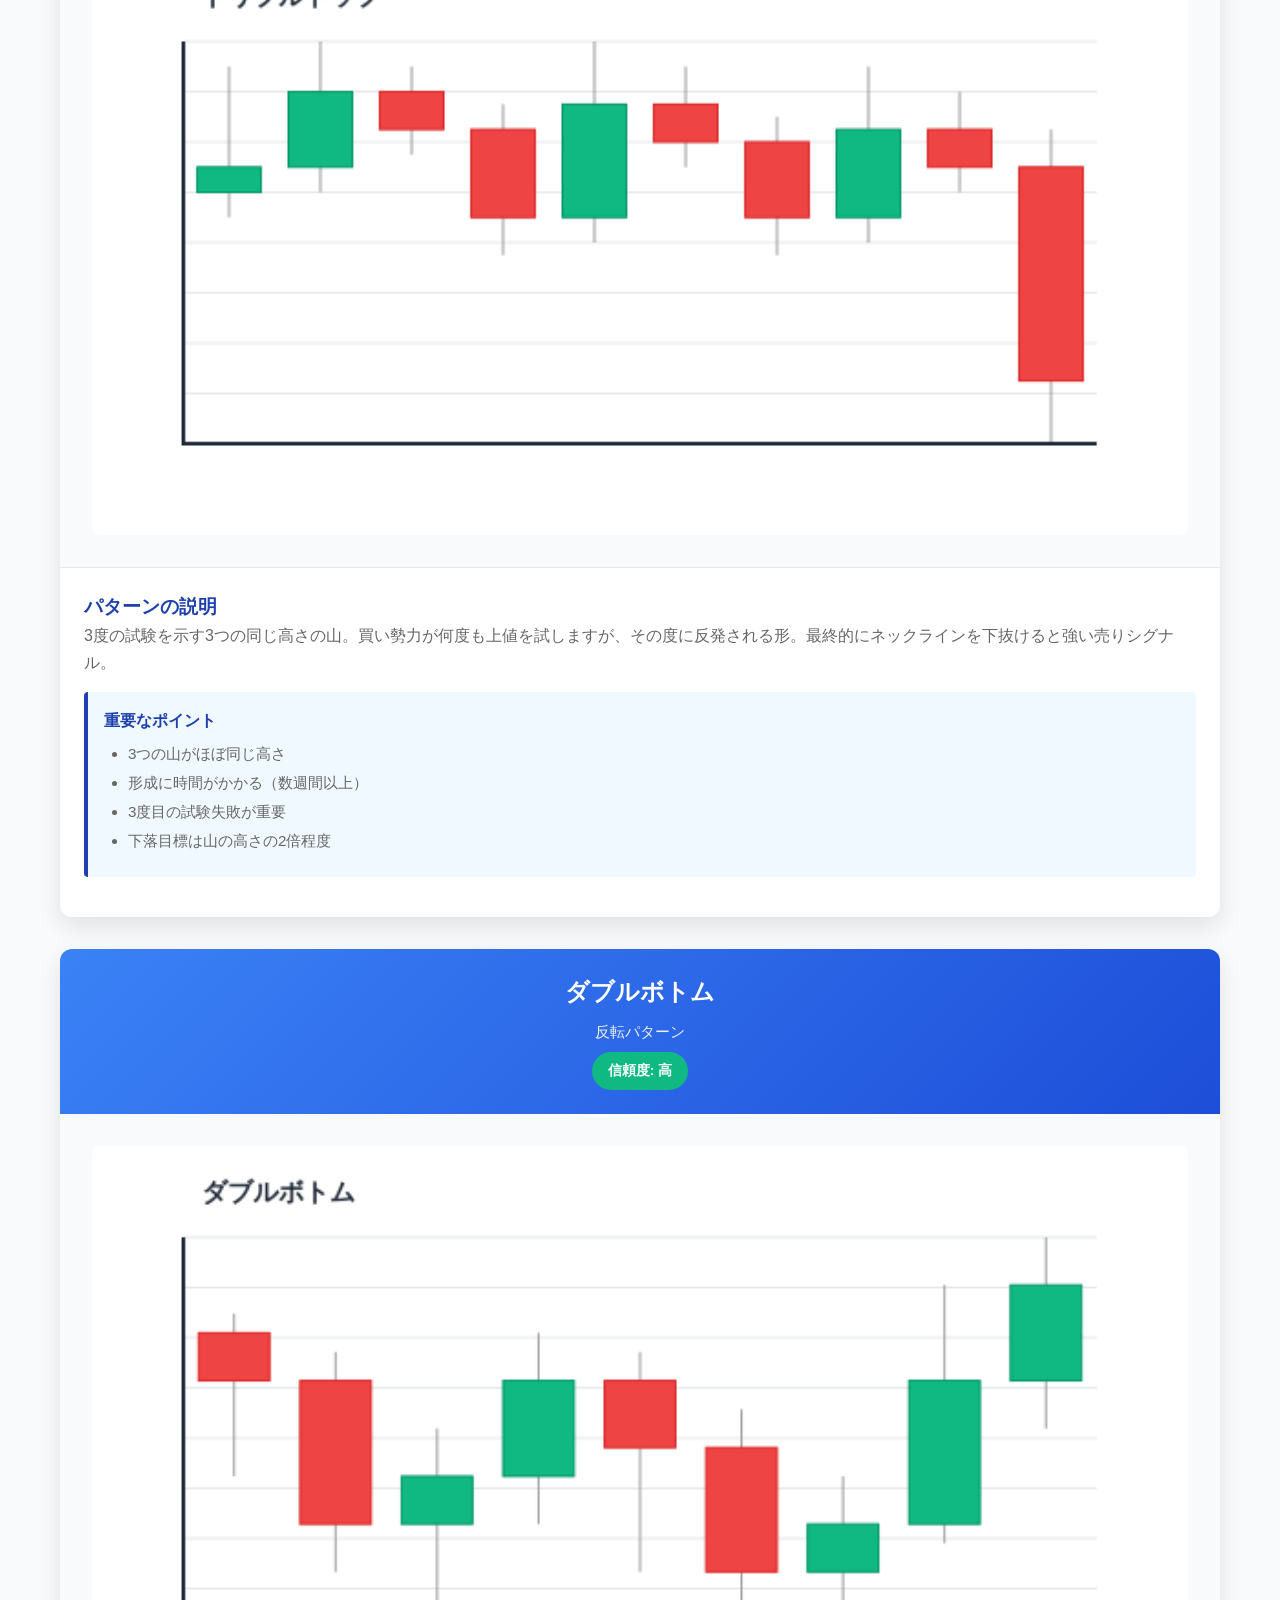
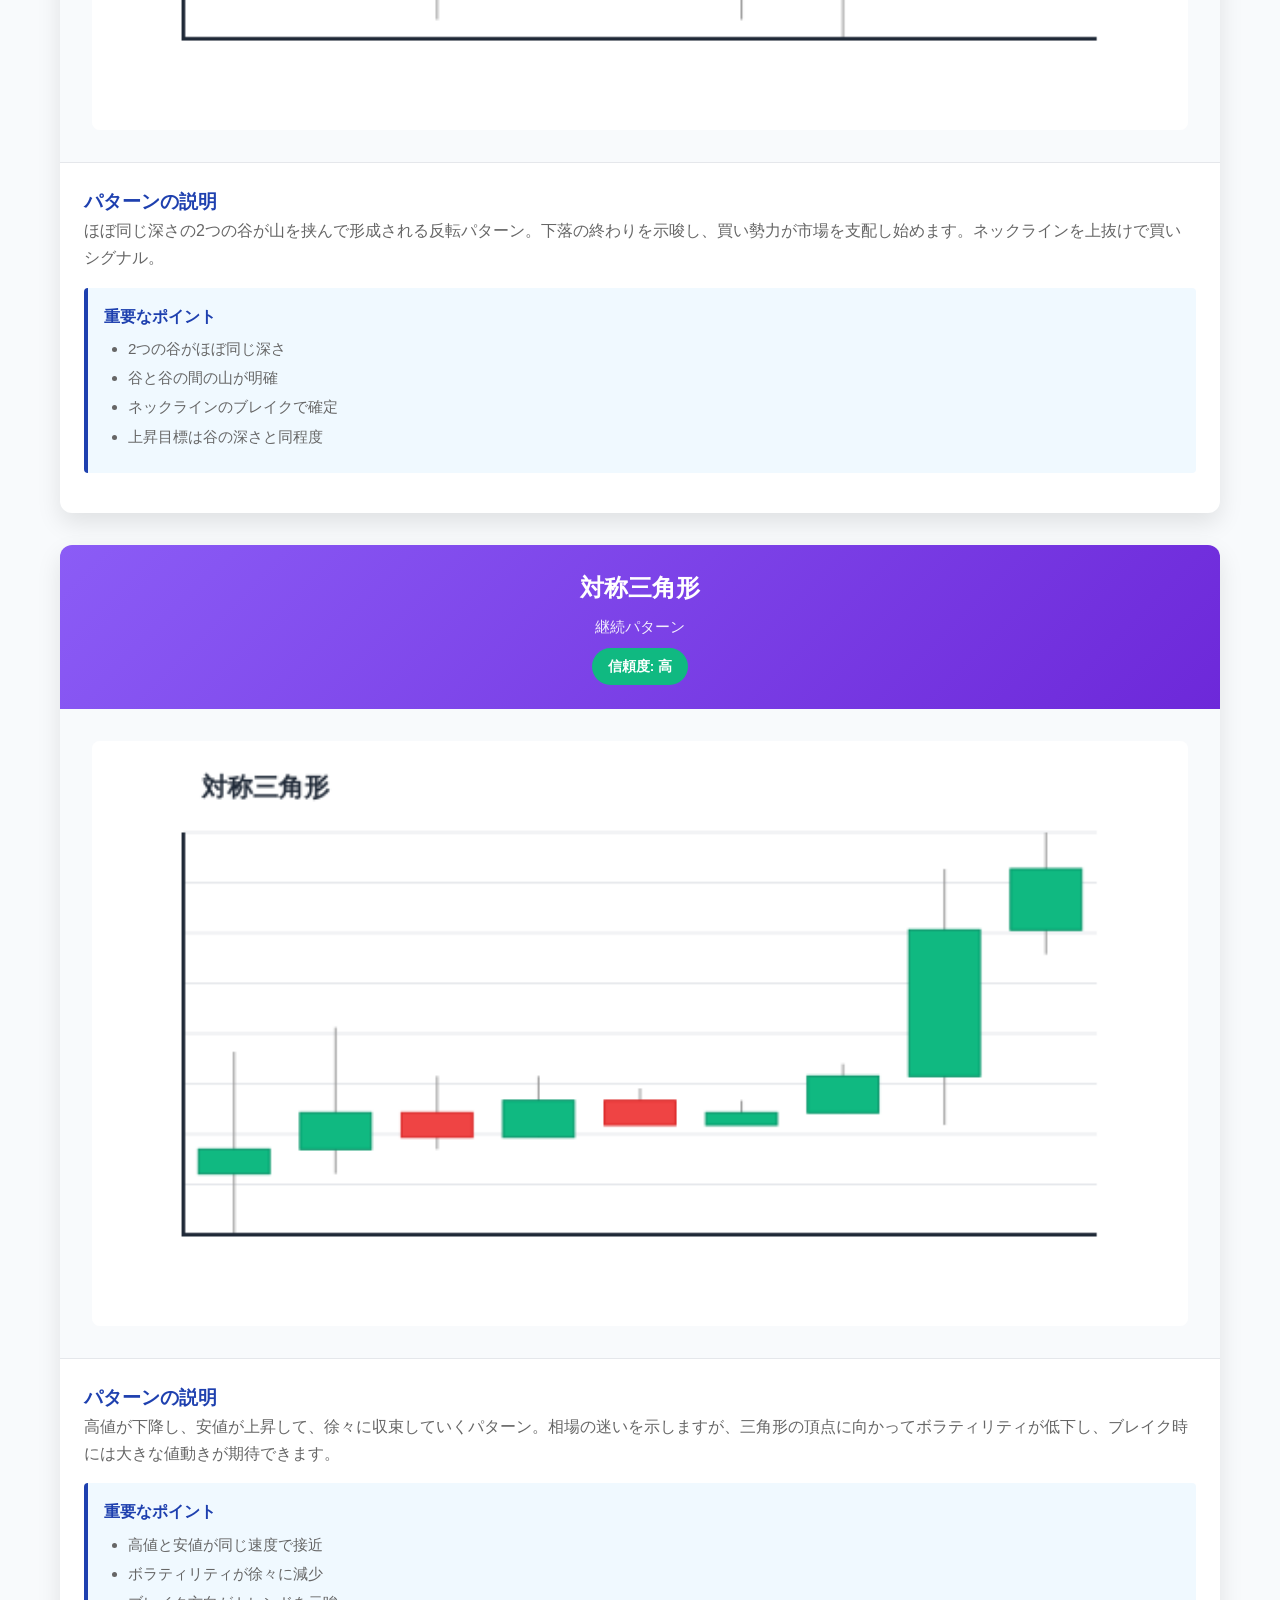
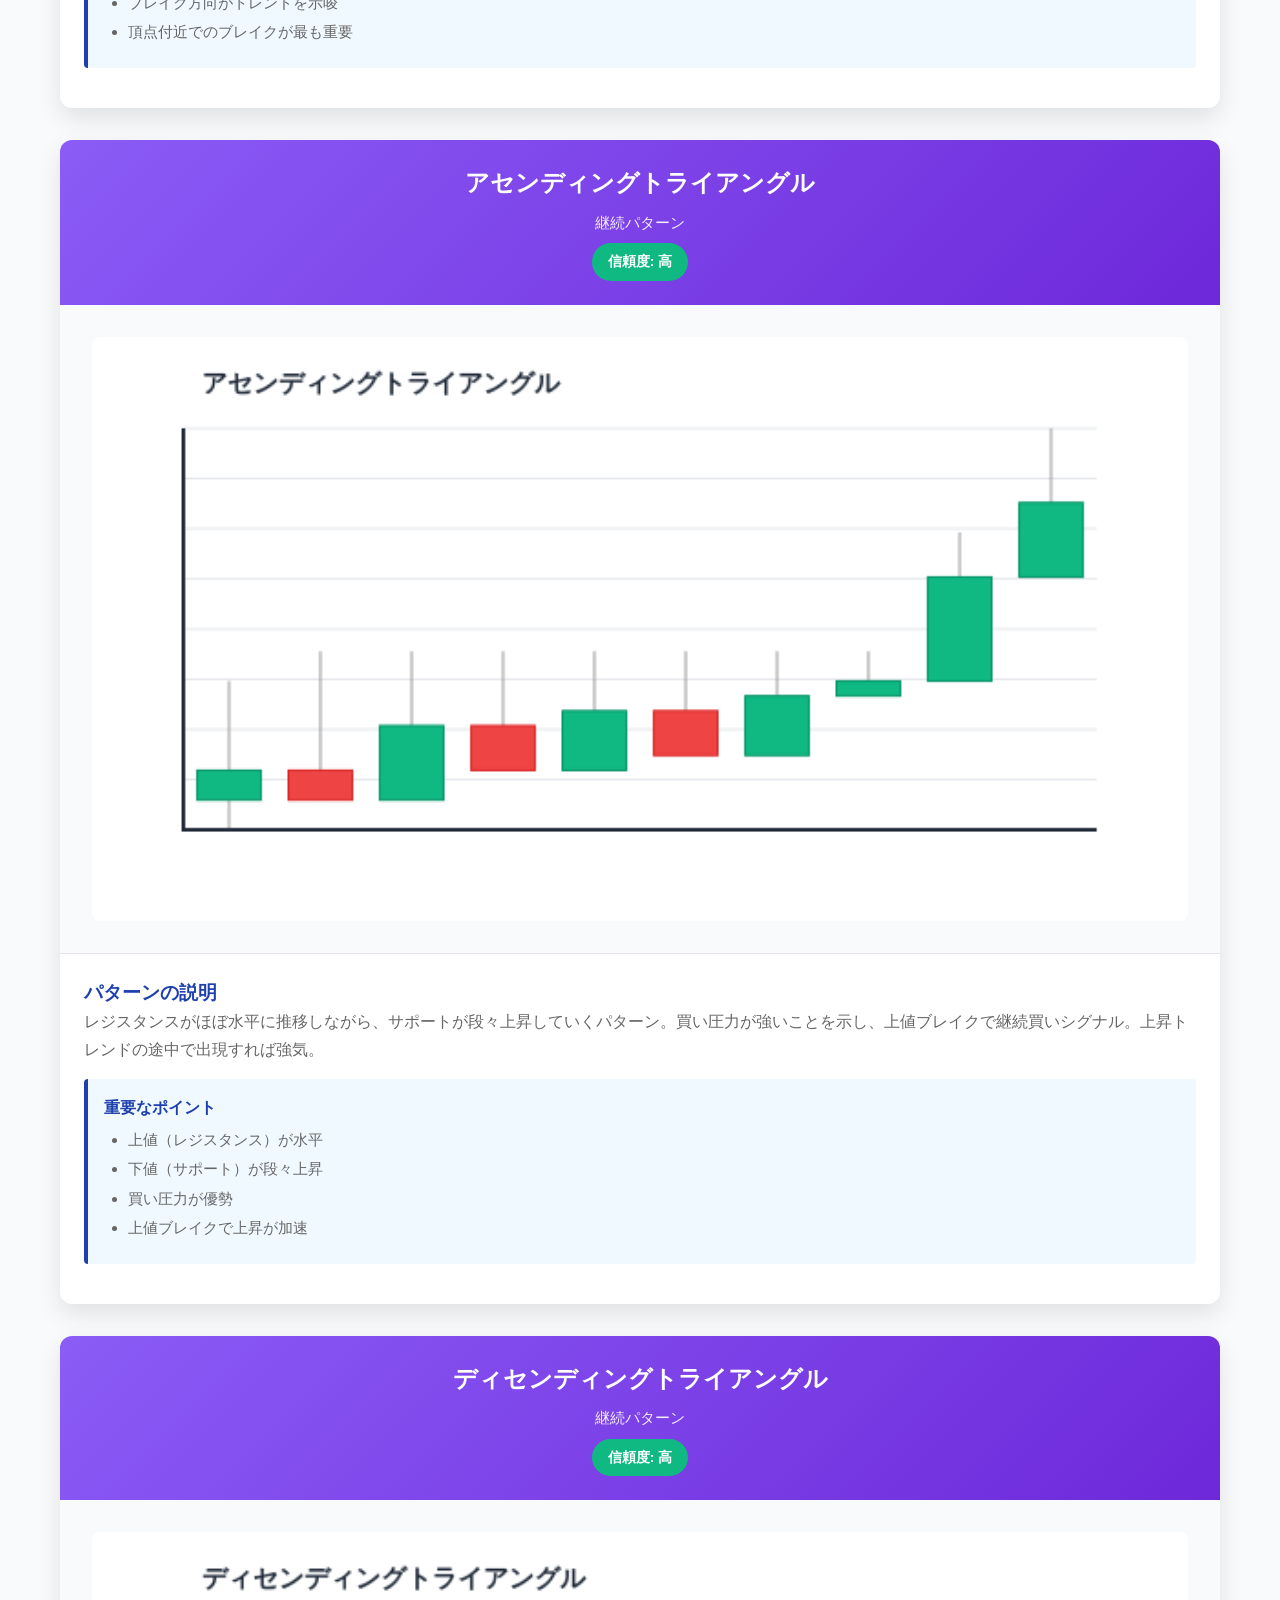
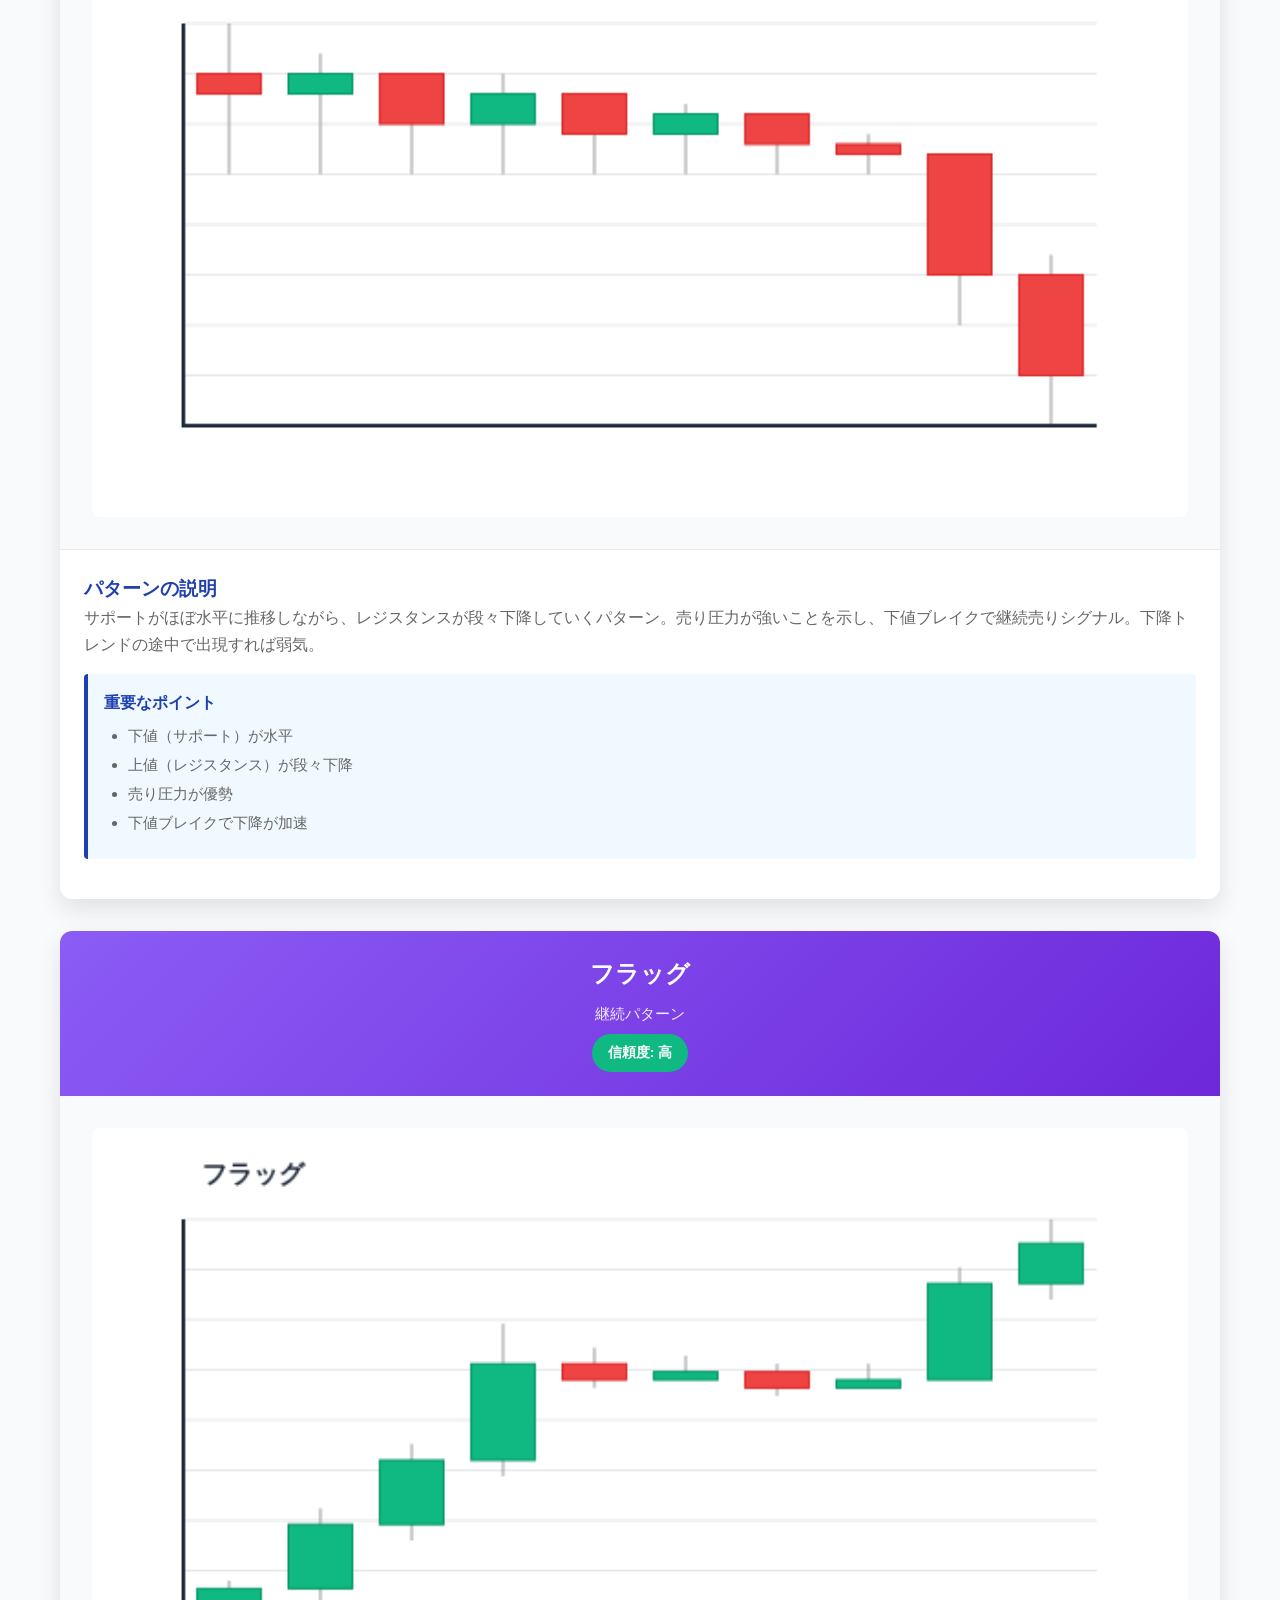
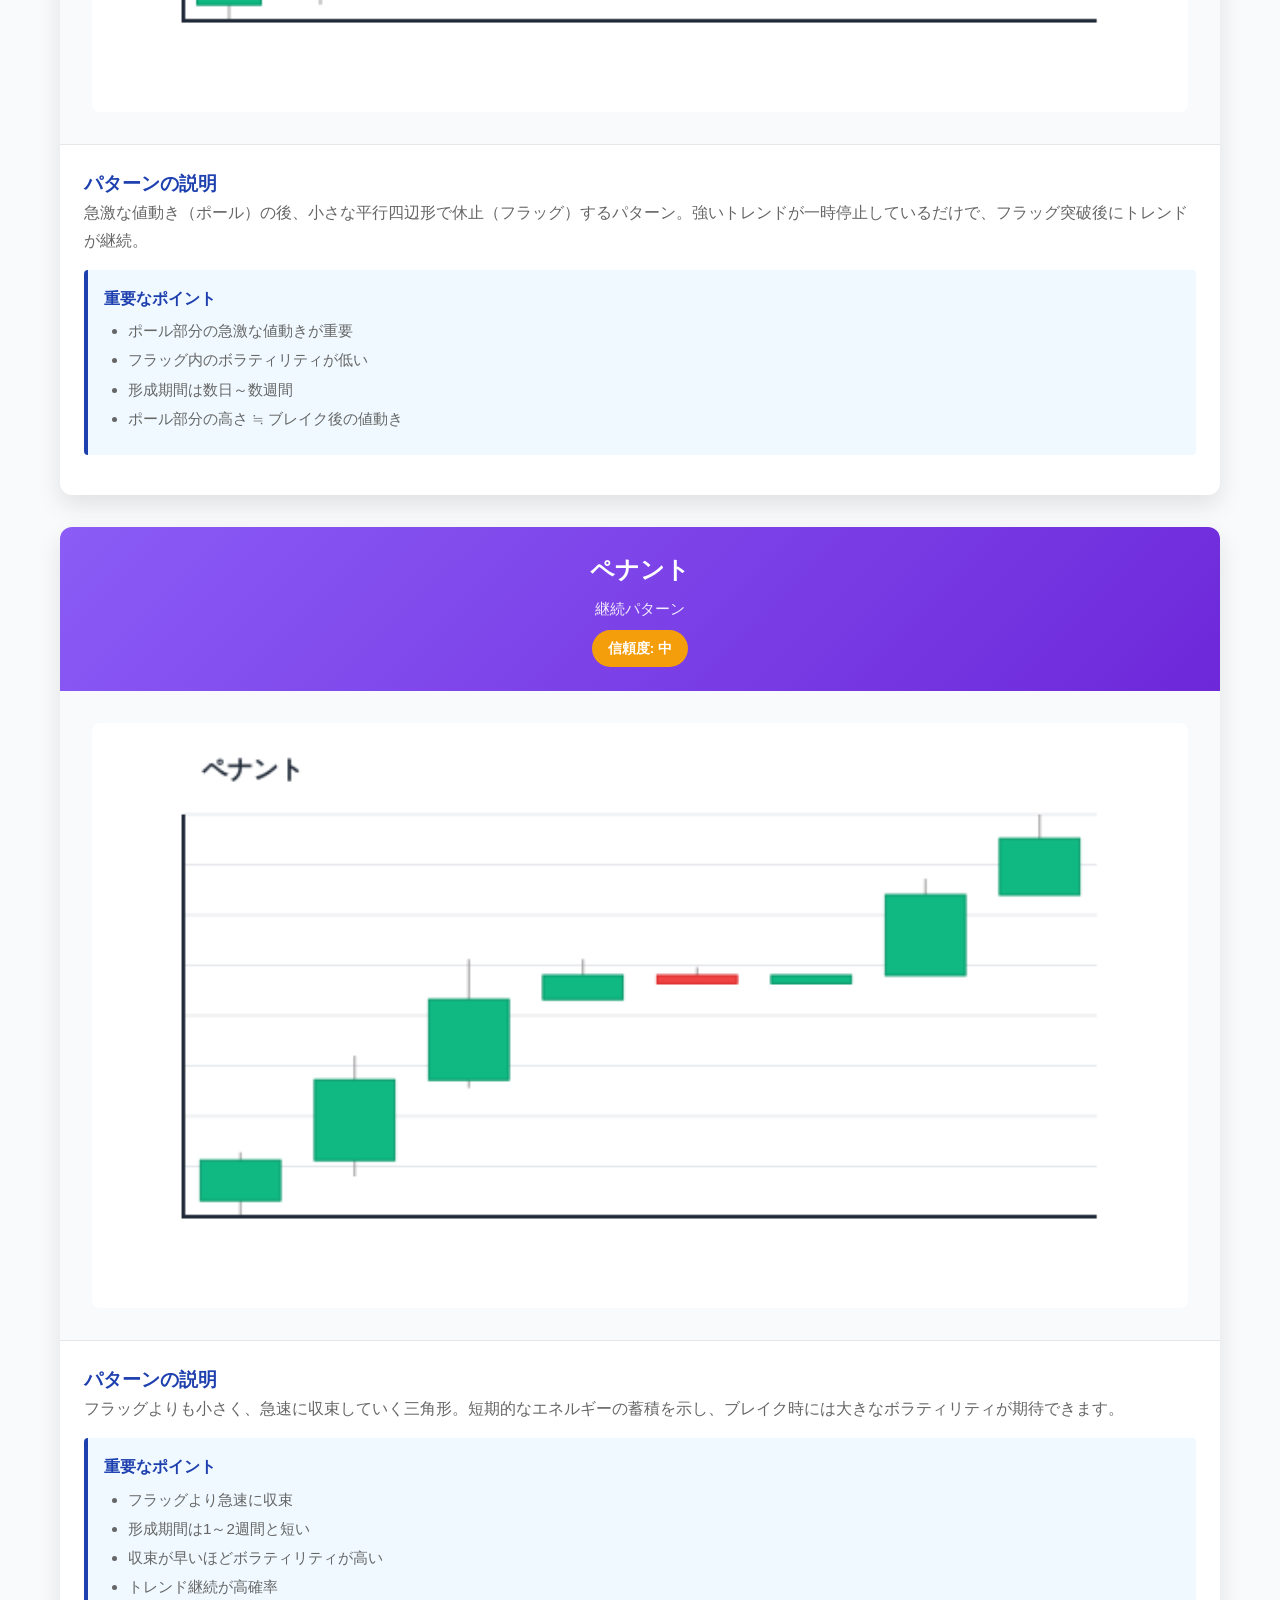
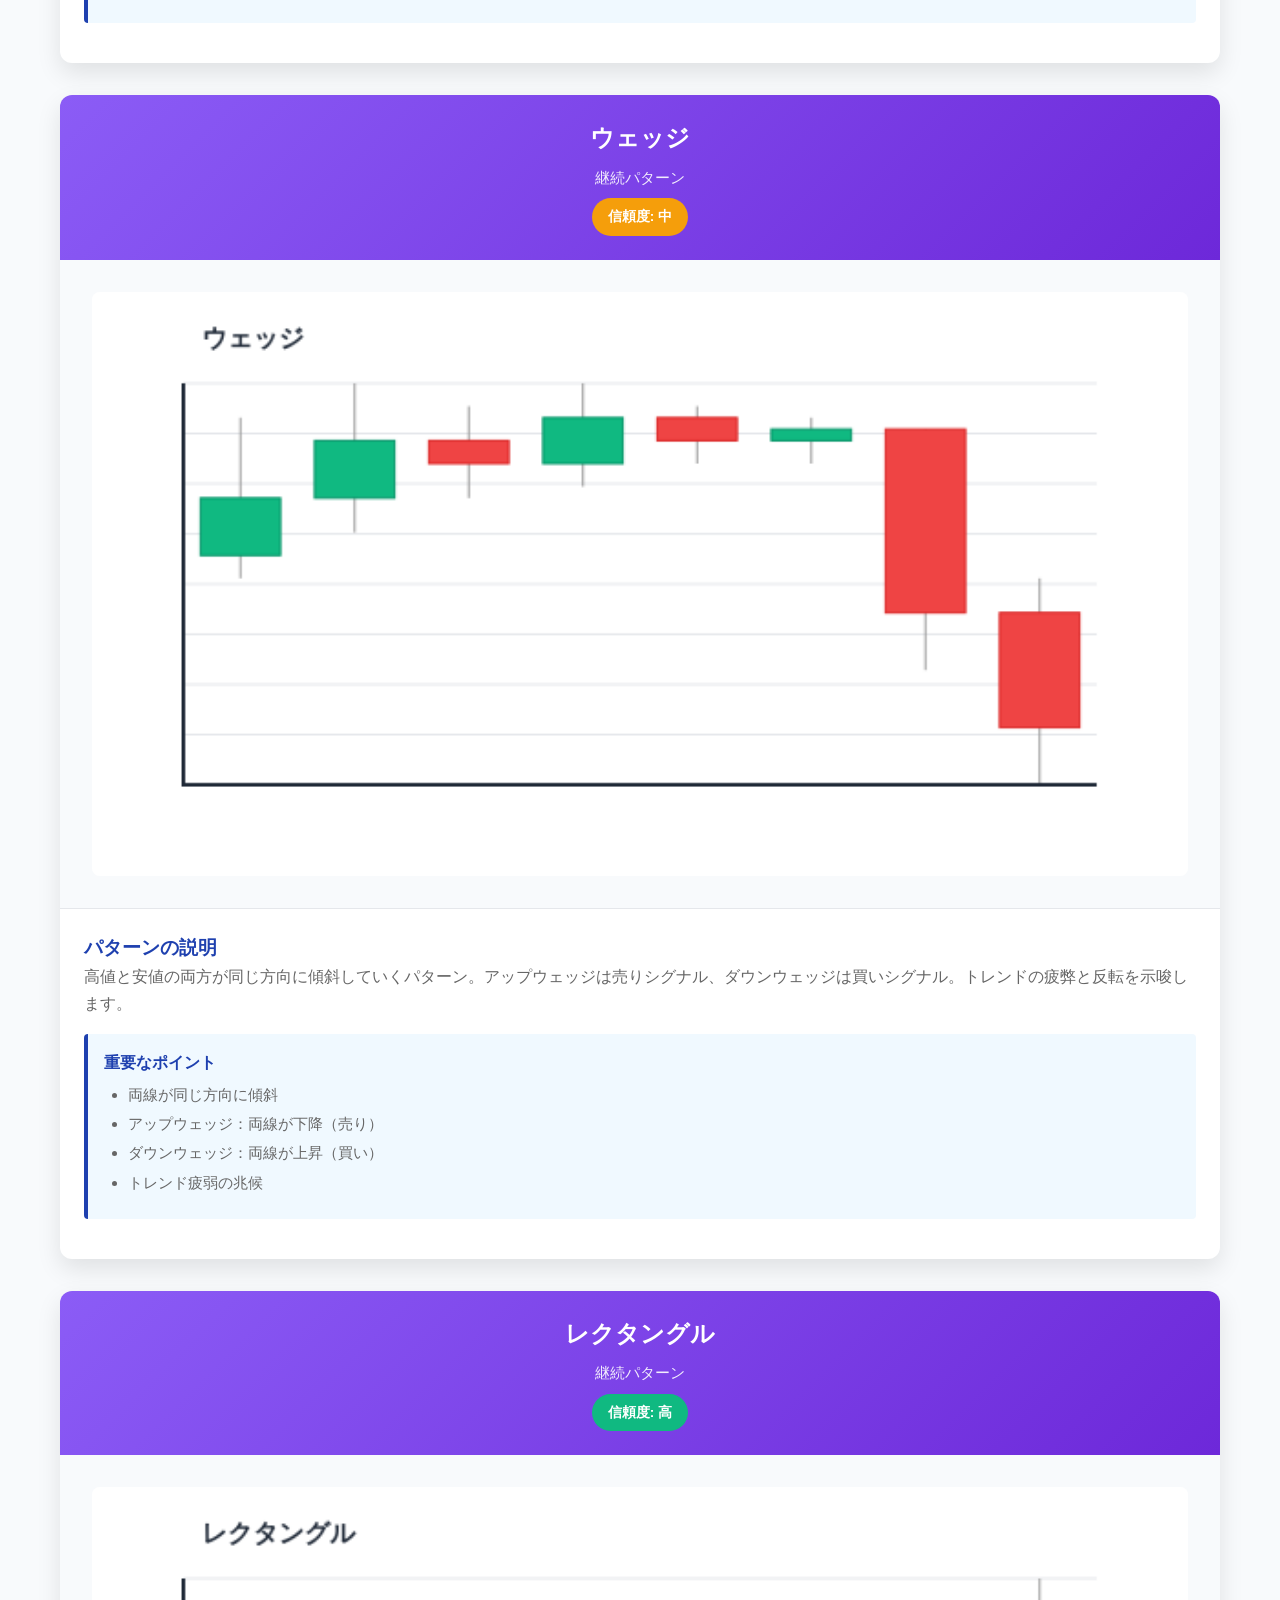
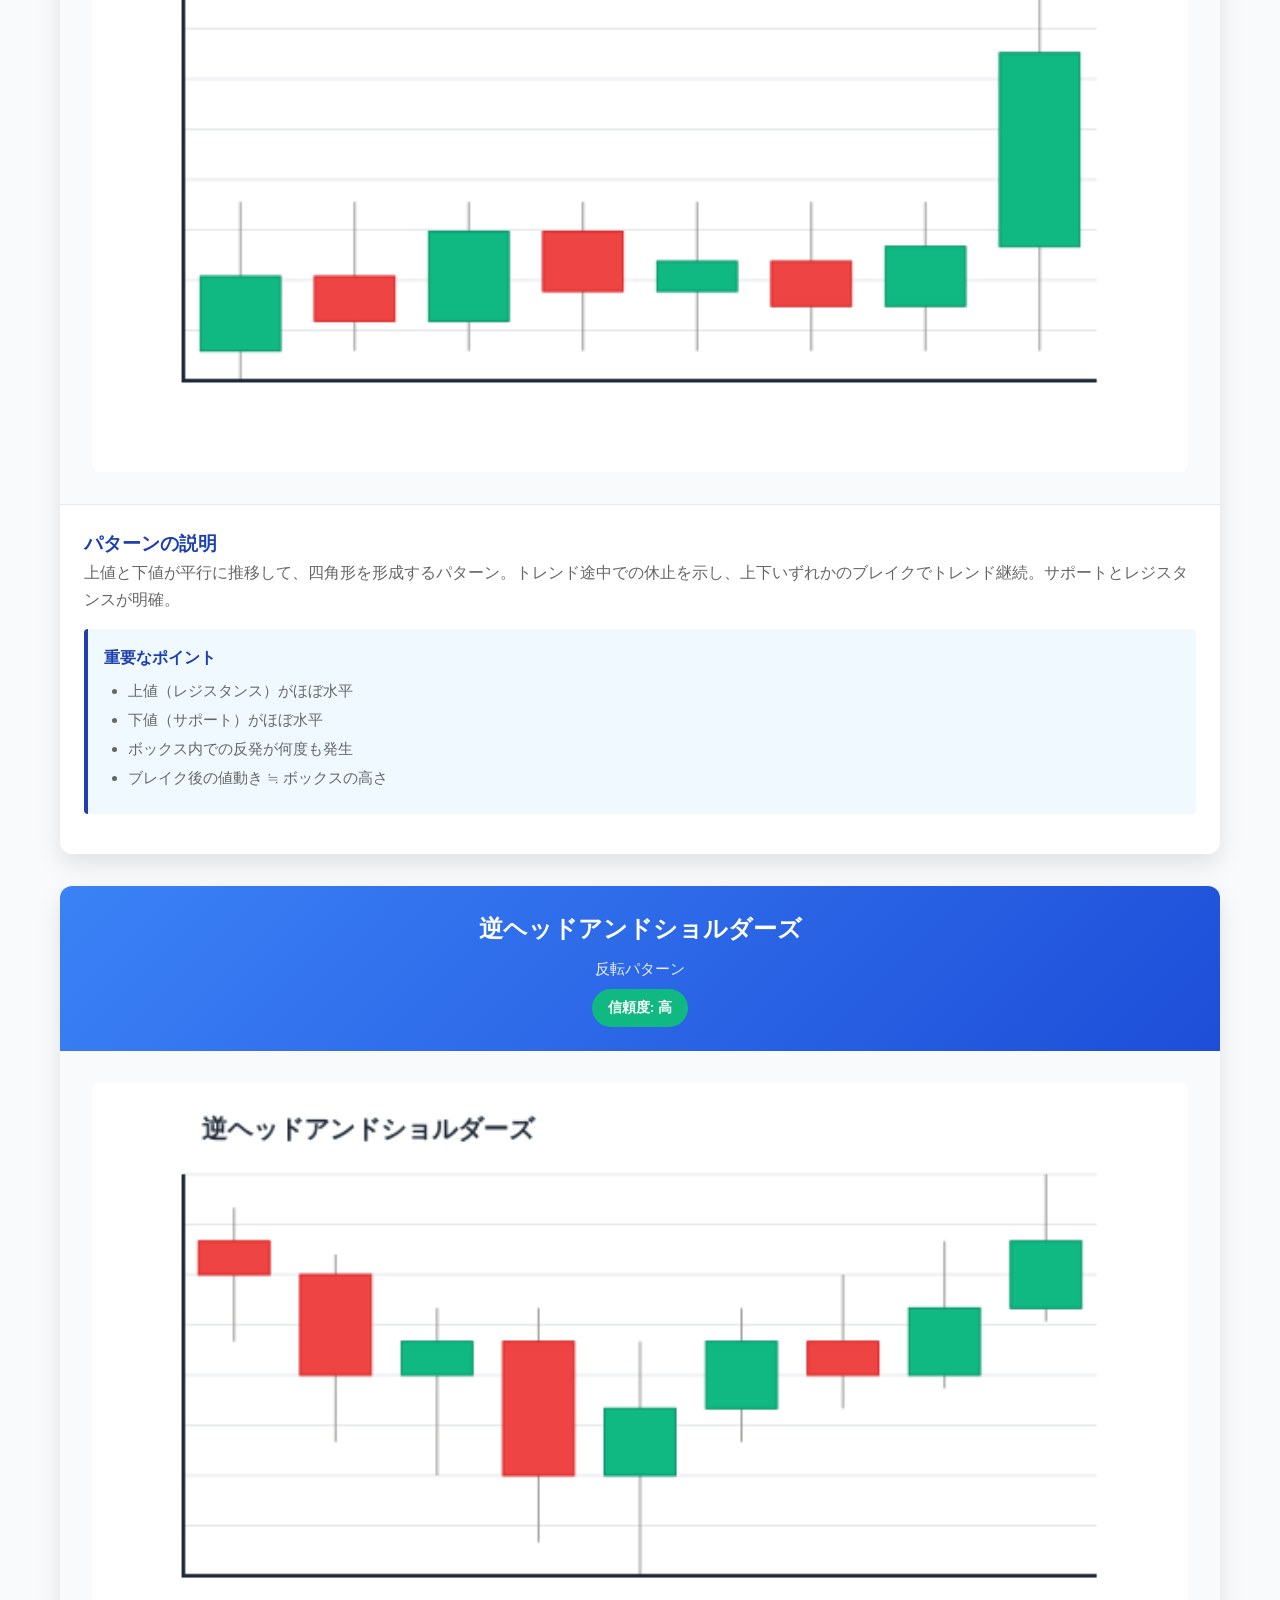
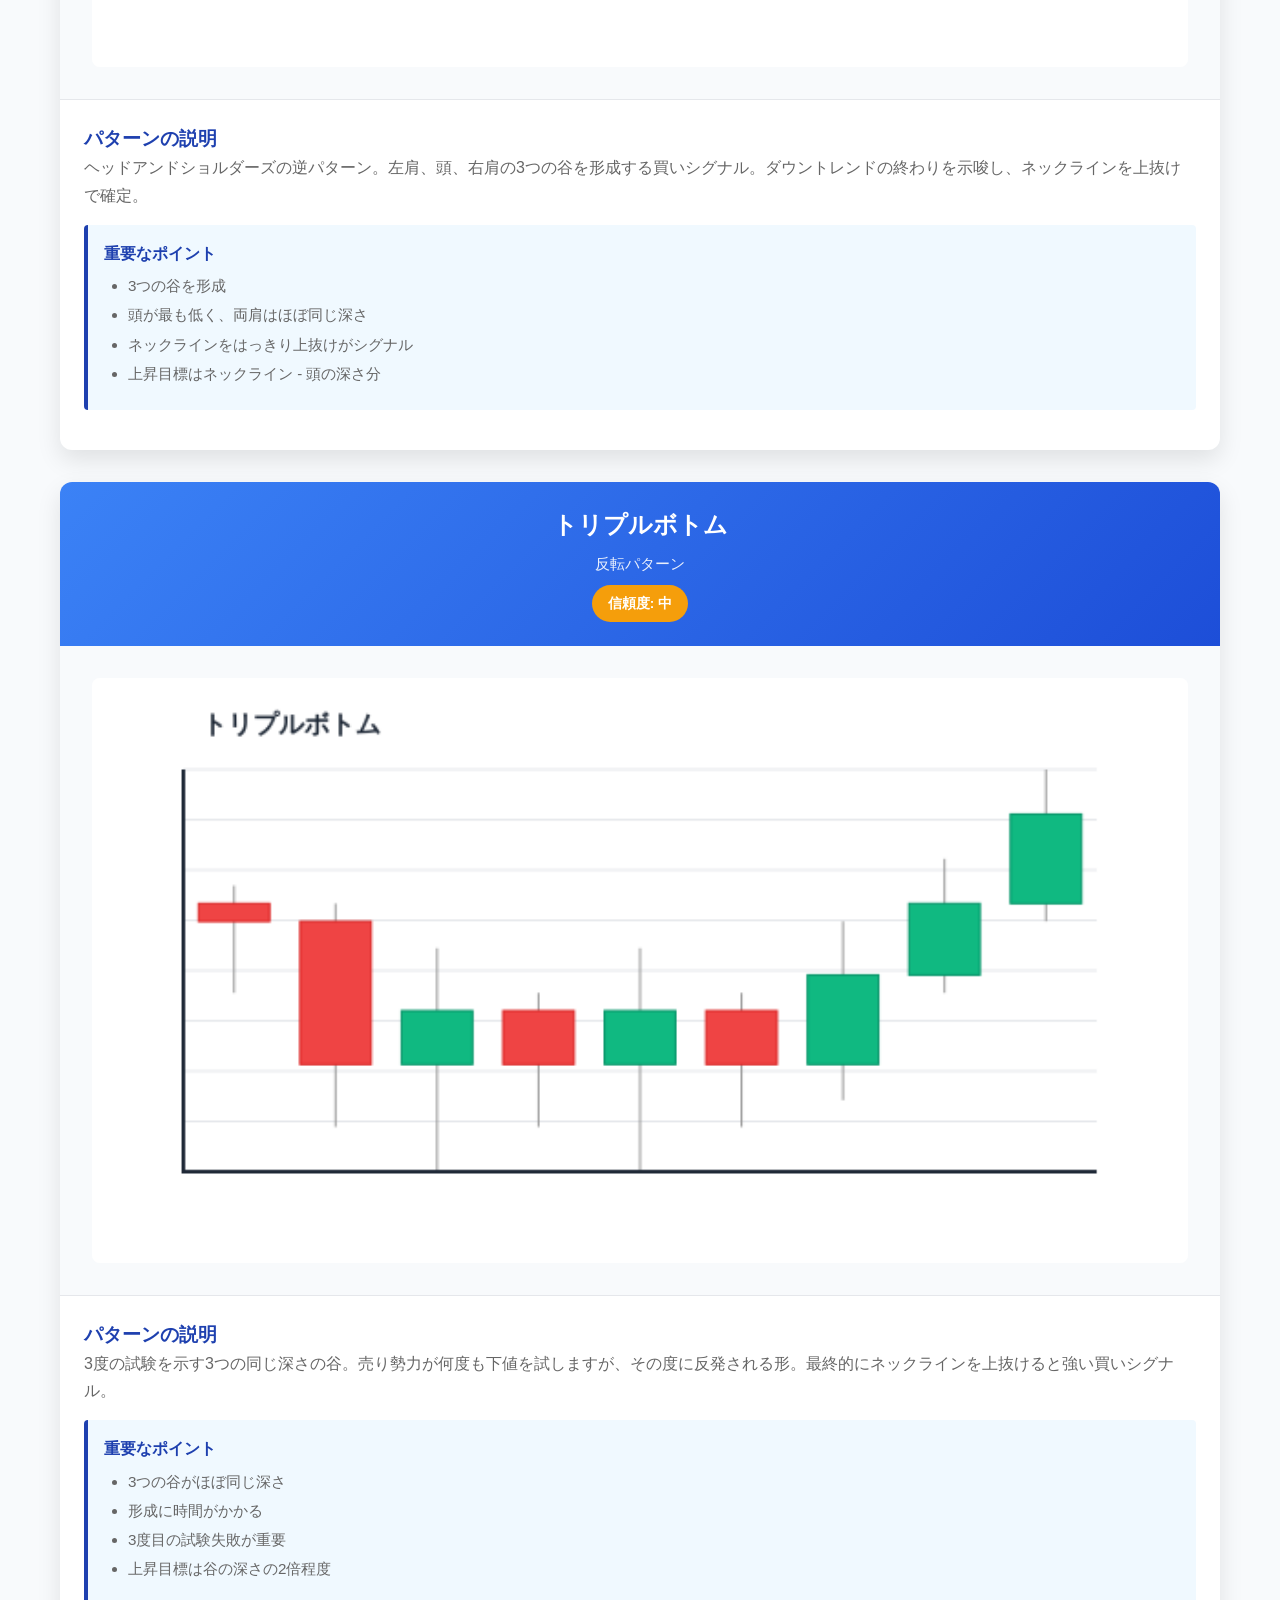
==== commit cca452d3: "Add custom indicator builder with strategy creation New indicator-builder.html page featuring: - 12 " ====
--- a/chart-gallery.html
+++ b/chart-gallery.html
@@ -189,6 +189,7 @@
                 <li><a href="technical.html">テクニカル分析</a></li>
                 <li><a href="patterns.html">チャートパターン</a></li>
                 <li><a href="chart-gallery.html" class="active">パターン画像</a></li>
+                <li><a href="indicator-builder.html">インジケーター</a></li>
                 <li><a href="fundamental.html">ファンダメンタル分析</a></li>
             </ul>
         </div>
